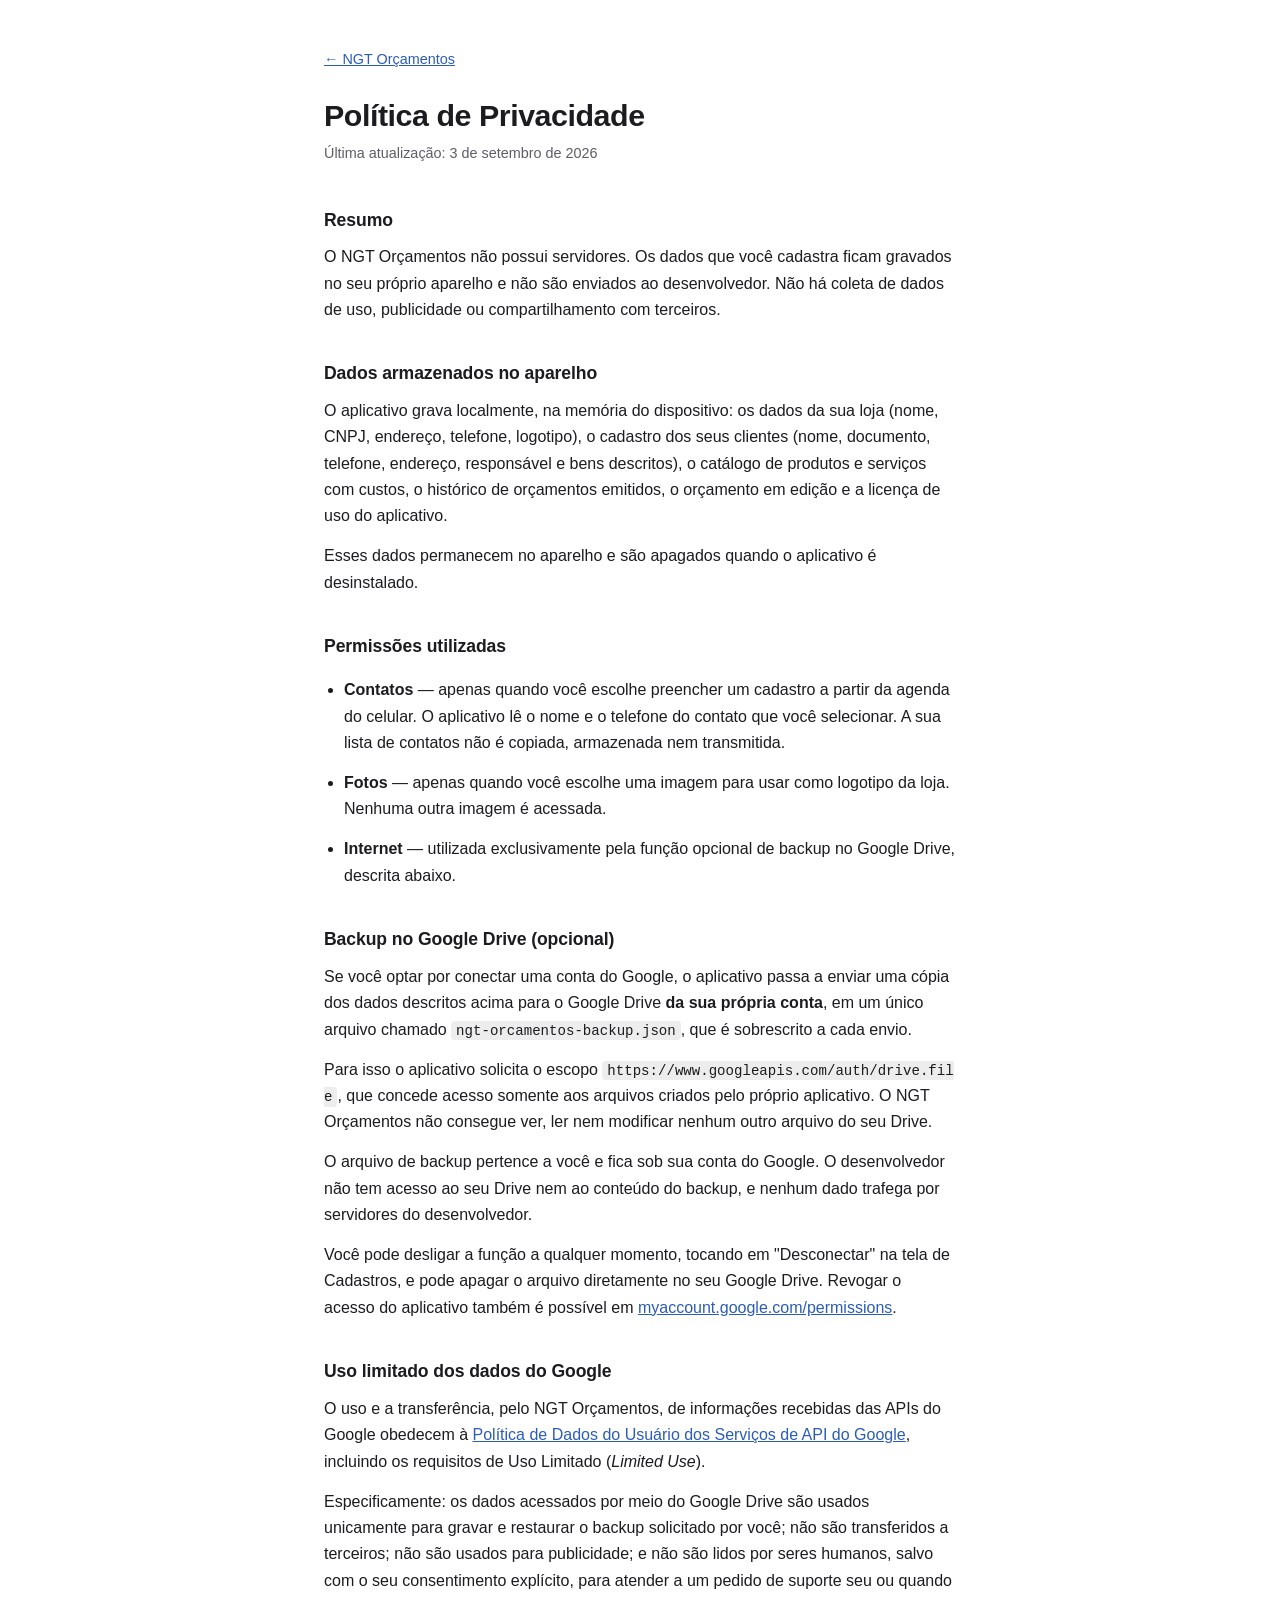
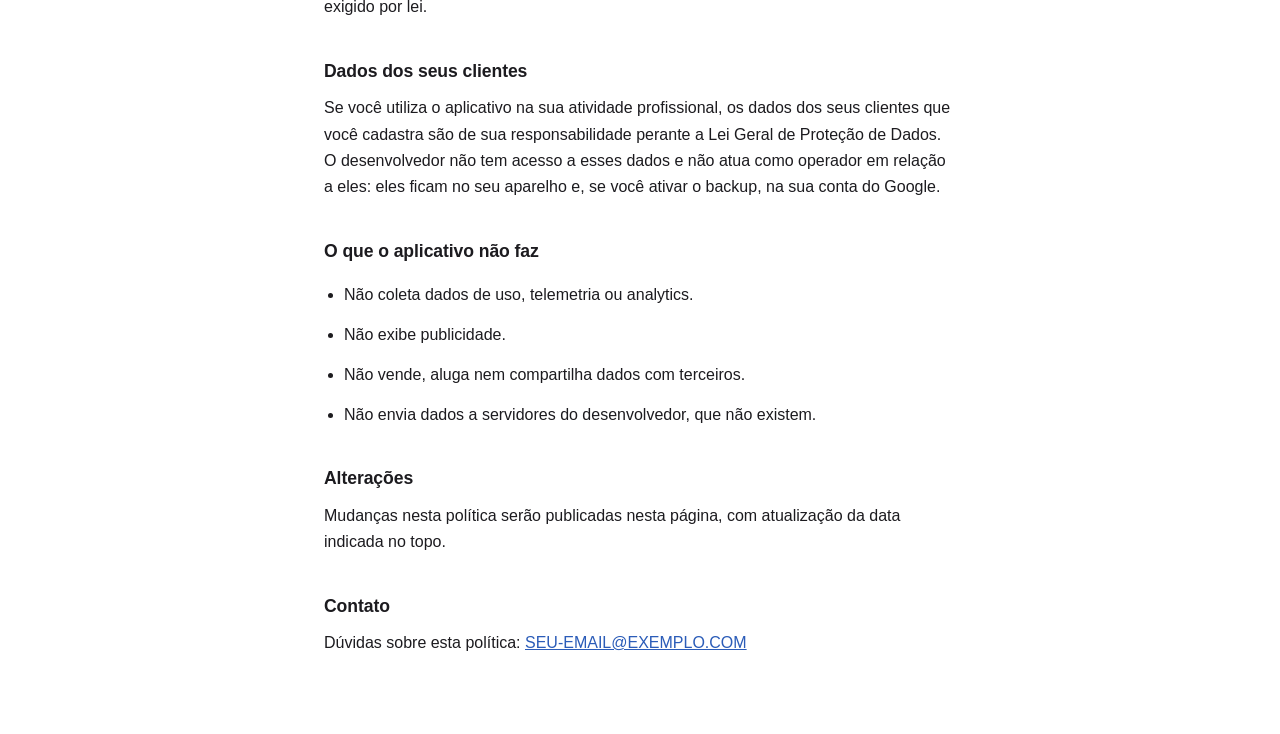
==== privacidade.html @ 29bf08ab "Site institucional: home, privacidade e termos Páginas exigidas pelo Google Auth Platform para publi" ====
<!doctype html>
<html lang="pt-BR">
<head>
<meta charset="utf-8">
<meta name="viewport" content="width=device-width, initial-scale=1">
<title>Política de Privacidade — NGT Orçamentos</title>
<link rel="stylesheet" href="style.css">
</head>
<body>
<main>
  <header>
    <p class="back"><a href="index.html">← NGT Orçamentos</a></p>
    <h1>Política de Privacidade</h1>
    <p class="date">Última atualização: 3 de setembro de 2026</p>
  </header>

  <section>
    <h2>Resumo</h2>
    <p>O NGT Orçamentos não possui servidores. Os dados que você cadastra ficam gravados no seu próprio aparelho e não são enviados ao desenvolvedor. Não há coleta de dados de uso, publicidade ou compartilhamento com terceiros.</p>
  </section>

  <section>
    <h2>Dados armazenados no aparelho</h2>
    <p>O aplicativo grava localmente, na memória do dispositivo: os dados da sua loja (nome, CNPJ, endereço, telefone, logotipo), o cadastro dos seus clientes (nome, documento, telefone, endereço, responsável e bens descritos), o catálogo de produtos e serviços com custos, o histórico de orçamentos emitidos, o orçamento em edição e a licença de uso do aplicativo.</p>
    <p>Esses dados permanecem no aparelho e são apagados quando o aplicativo é desinstalado.</p>
  </section>

  <section>
    <h2>Permissões utilizadas</h2>
    <ul>
      <li><strong>Contatos</strong> — apenas quando você escolhe preencher um cadastro a partir da agenda do celular. O aplicativo lê o nome e o telefone do contato que você selecionar. A sua lista de contatos não é copiada, armazenada nem transmitida.</li>
      <li><strong>Fotos</strong> — apenas quando você escolhe uma imagem para usar como logotipo da loja. Nenhuma outra imagem é acessada.</li>
      <li><strong>Internet</strong> — utilizada exclusivamente pela função opcional de backup no Google Drive, descrita abaixo.</li>
    </ul>
  </section>

  <section>
    <h2>Backup no Google Drive (opcional)</h2>
    <p>Se você optar por conectar uma conta do Google, o aplicativo passa a enviar uma cópia dos dados descritos acima para o Google Drive <strong>da sua própria conta</strong>, em um único arquivo chamado <code>ngt-orcamentos-backup.json</code>, que é sobrescrito a cada envio.</p>
    <p>Para isso o aplicativo solicita o escopo <code>https://www.googleapis.com/auth/drive.file</code>, que concede acesso somente aos arquivos criados pelo próprio aplicativo. O NGT Orçamentos não consegue ver, ler nem modificar nenhum outro arquivo do seu Drive.</p>
    <p>O arquivo de backup pertence a você e fica sob sua conta do Google. O desenvolvedor não tem acesso ao seu Drive nem ao conteúdo do backup, e nenhum dado trafega por servidores do desenvolvedor.</p>
    <p>Você pode desligar a função a qualquer momento, tocando em "Desconectar" na tela de Cadastros, e pode apagar o arquivo diretamente no seu Google Drive. Revogar o acesso do aplicativo também é possível em <a href="https://myaccount.google.com/permissions" rel="noopener">myaccount.google.com/permissions</a>.</p>
  </section>

  <section>
    <h2>Uso limitado dos dados do Google</h2>
    <p>O uso e a transferência, pelo NGT Orçamentos, de informações recebidas das APIs do Google obedecem à <a href="https://developers.google.com/terms/api-services-user-data-policy" rel="noopener">Política de Dados do Usuário dos Serviços de API do Google</a>, incluindo os requisitos de Uso Limitado (<em>Limited Use</em>).</p>
    <p>Especificamente: os dados acessados por meio do Google Drive são usados unicamente para gravar e restaurar o backup solicitado por você; não são transferidos a terceiros; não são usados para publicidade; e não são lidos por seres humanos, salvo com o seu consentimento explícito, para atender a um pedido de suporte seu ou quando exigido por lei.</p>
  </section>

  <section>
    <h2>Dados dos seus clientes</h2>
    <p>Se você utiliza o aplicativo na sua atividade profissional, os dados dos seus clientes que você cadastra são de sua responsabilidade perante a Lei Geral de Proteção de Dados. O desenvolvedor não tem acesso a esses dados e não atua como operador em relação a eles: eles ficam no seu aparelho e, se você ativar o backup, na sua conta do Google.</p>
  </section>

  <section>
    <h2>O que o aplicativo não faz</h2>
    <ul>
      <li>Não coleta dados de uso, telemetria ou analytics.</li>
      <li>Não exibe publicidade.</li>
      <li>Não vende, aluga nem compartilha dados com terceiros.</li>
      <li>Não envia dados a servidores do desenvolvedor, que não existem.</li>
    </ul>
  </section>

  <section>
    <h2>Alterações</h2>
    <p>Mudanças nesta política serão publicadas nesta página, com atualização da data indicada no topo.</p>
  </section>

  <section>
    <h2>Contato</h2>
    <p>Dúvidas sobre esta política: <a href="mailto:SEU-EMAIL@EXEMPLO.COM">SEU-EMAIL@EXEMPLO.COM</a></p>
  </section>
</main>
</body>
</html>
---- style.css ----
:root {
  color-scheme: light dark;
  --bg: #ffffff;
  --fg: #1c1b1f;
  --muted: #5f5c66;
  --rule: #e2e0e6;
  --link: #2b5cb8;
}

@media (prefers-color-scheme: dark) {
  :root {
    --bg: #141317;
    --fg: #e6e1e9;
    --muted: #a5a0ab;
    --rule: #2f2d34;
    --link: #9db8f5;
  }
}

* { box-sizing: border-box; }

body {
  margin: 0;
  background: var(--bg);
  color: var(--fg);
  font: 16px/1.65 -apple-system, BlinkMacSystemFont, "Segoe UI", Roboto, Helvetica, Arial, sans-serif;
}

main {
  max-width: 42rem;
  margin: 0 auto;
  padding: 3rem 1.25rem 4rem;
}

header { margin-bottom: 2.5rem; }

h1 {
  font-size: 1.9rem;
  line-height: 1.25;
  margin: 0 0 .5rem;
  letter-spacing: -.015em;
}

h2 {
  font-size: 1.1rem;
  margin: 2.25rem 0 .6rem;
  letter-spacing: -.005em;
}

p, li { margin: 0 0 .85rem; }

ul { padding-left: 1.25rem; }

.lead {
  font-size: 1.1rem;
  color: var(--muted);
}

.date, .back {
  font-size: .9rem;
  color: var(--muted);
}

.back { margin-bottom: 1.5rem; }

a { color: var(--link); }

code {
  font-family: ui-monospace, SFMono-Regular, Menlo, Consolas, monospace;
  font-size: .88em;
  background: color-mix(in srgb, var(--fg) 8%, transparent);
  padding: .12em .35em;
  border-radius: 4px;
  word-break: break-all;
}

.links {
  display: flex;
  flex-wrap: wrap;
  gap: 1.25rem;
  margin: 2.5rem 0 0;
  padding-top: 1.5rem;
  border-top: 1px solid var(--rule);
}

footer {
  margin-top: 2.5rem;
  padding-top: 1.25rem;
  border-top: 1px solid var(--rule);
  font-size: .9rem;
  color: var(--muted);
}

section { margin-bottom: .5rem; }
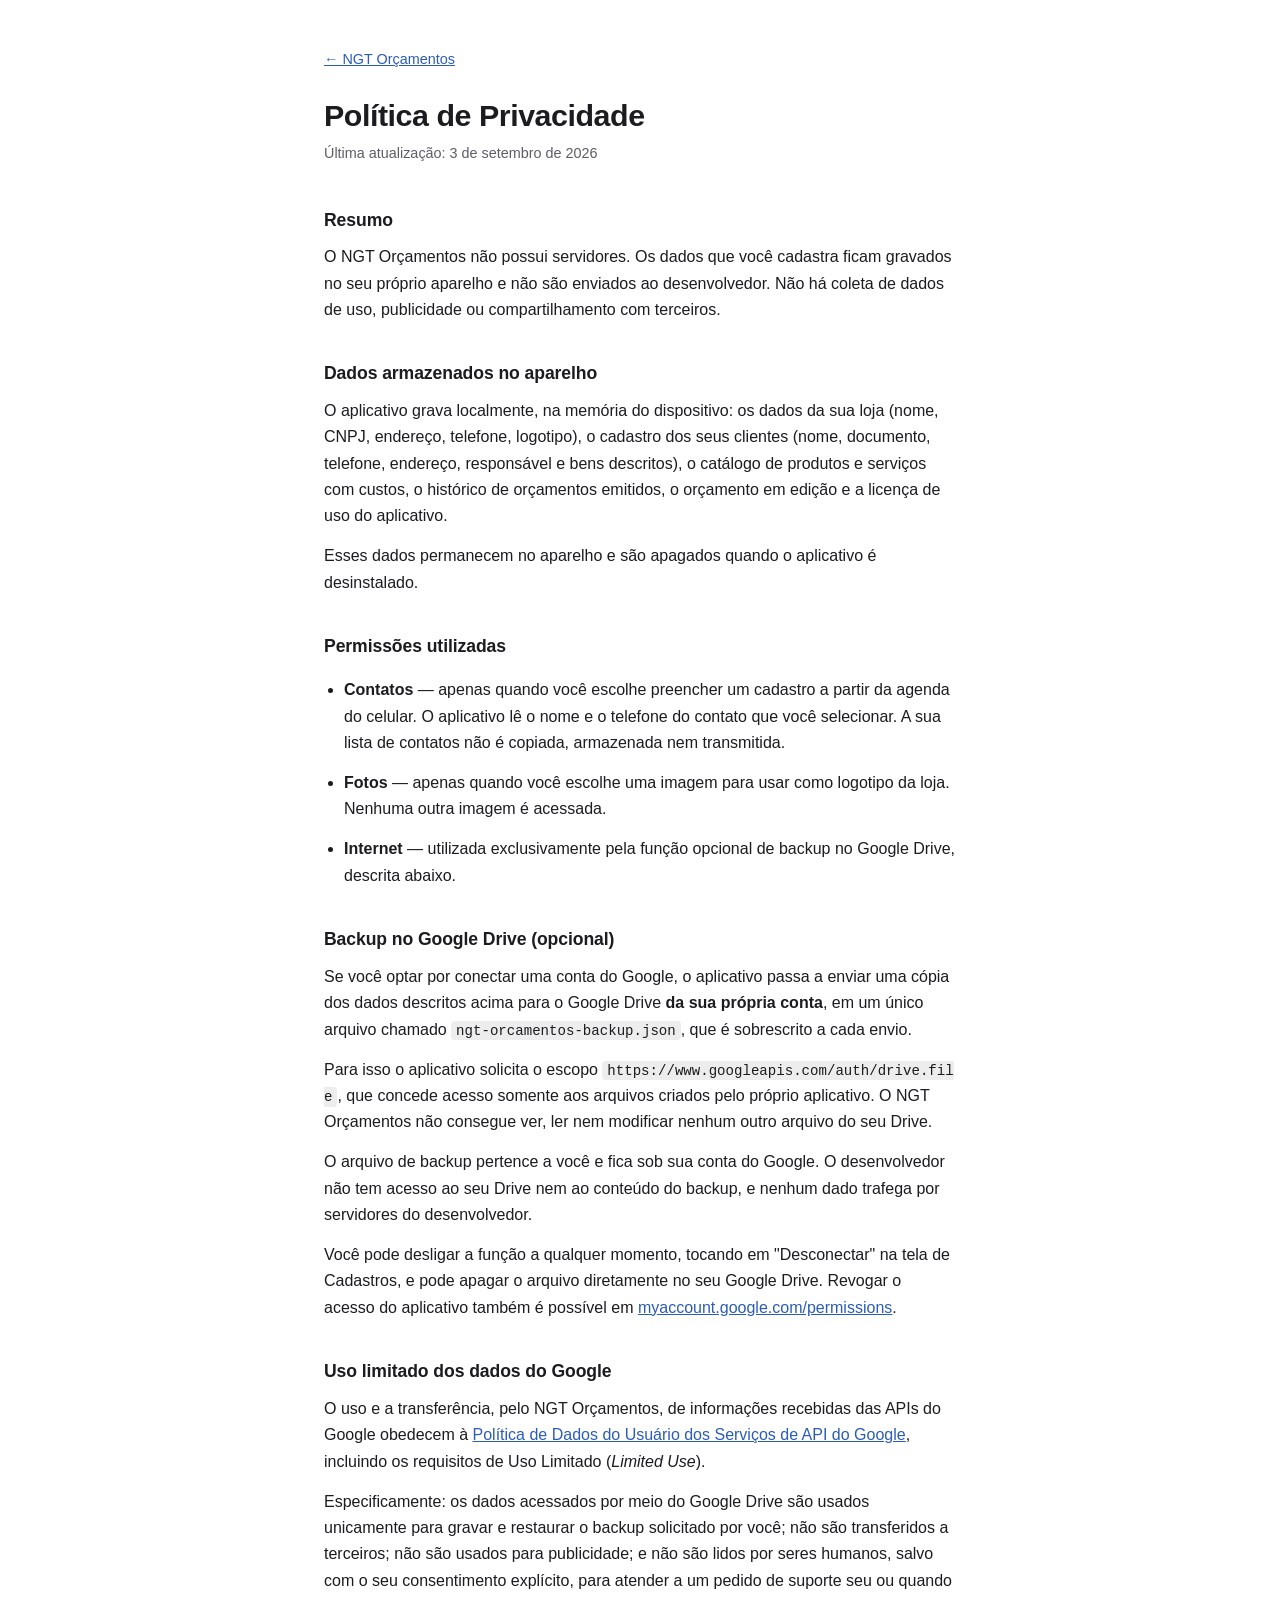
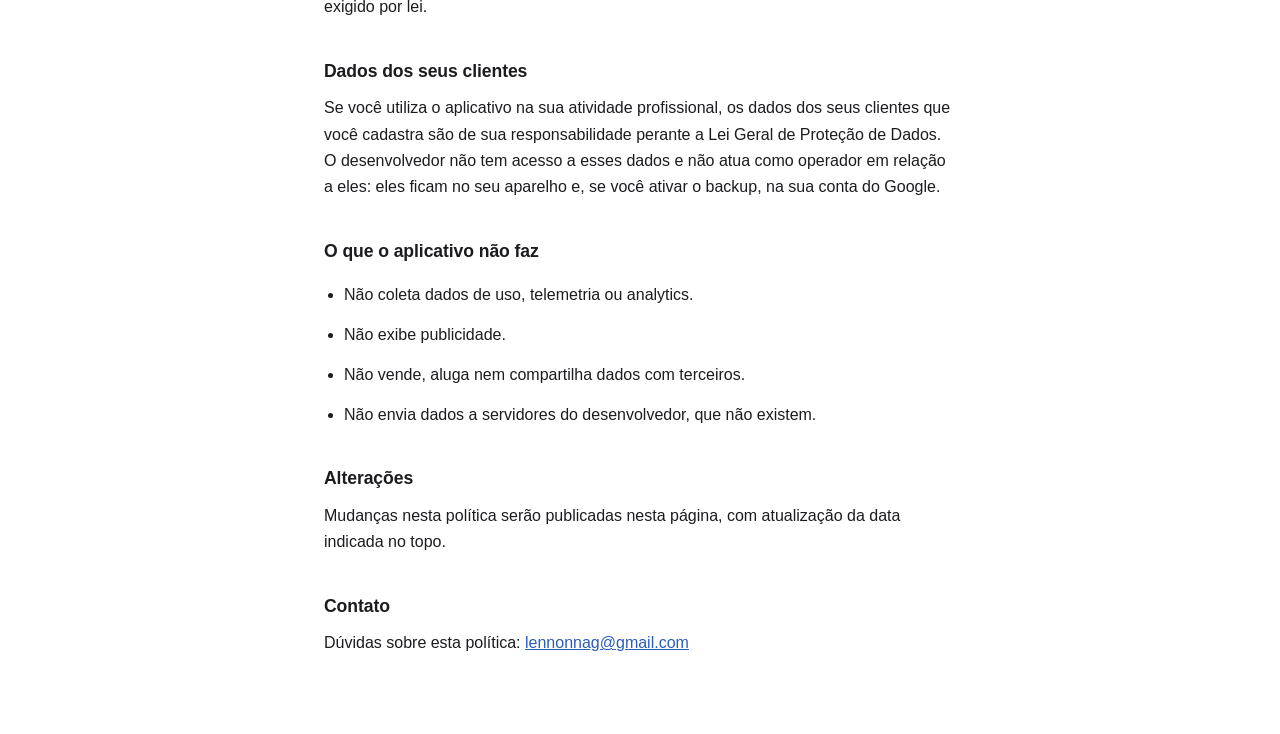
==== commit 686317d5: "Move o site para orcamentos.ngt.dev.br e adota a demo A A home passa a ser a versao A, com a fonte F" ====
--- a/privacidade.html
+++ b/privacidade.html
@@ -3,6 +3,7 @@
 <head>
 <meta charset="utf-8">
 <meta name="viewport" content="width=device-width, initial-scale=1">
+<link rel="canonical" href="https://orcamentos.ngt.dev.br/privacidade.html">
 <title>Política de Privacidade — NGT Orçamentos</title>
 <link rel="stylesheet" href="style.css">
 </head>
@@ -70,7 +71,7 @@
 
   <section>
     <h2>Contato</h2>
-    <p>Dúvidas sobre esta política: <a href="mailto:SEU-EMAIL@EXEMPLO.COM">SEU-EMAIL@EXEMPLO.COM</a></p>
+    <p>Dúvidas sobre esta política: <a href="mailto:lennonnag@gmail.com">lennonnag@gmail.com</a></p>
   </section>
 </main>
 </body>
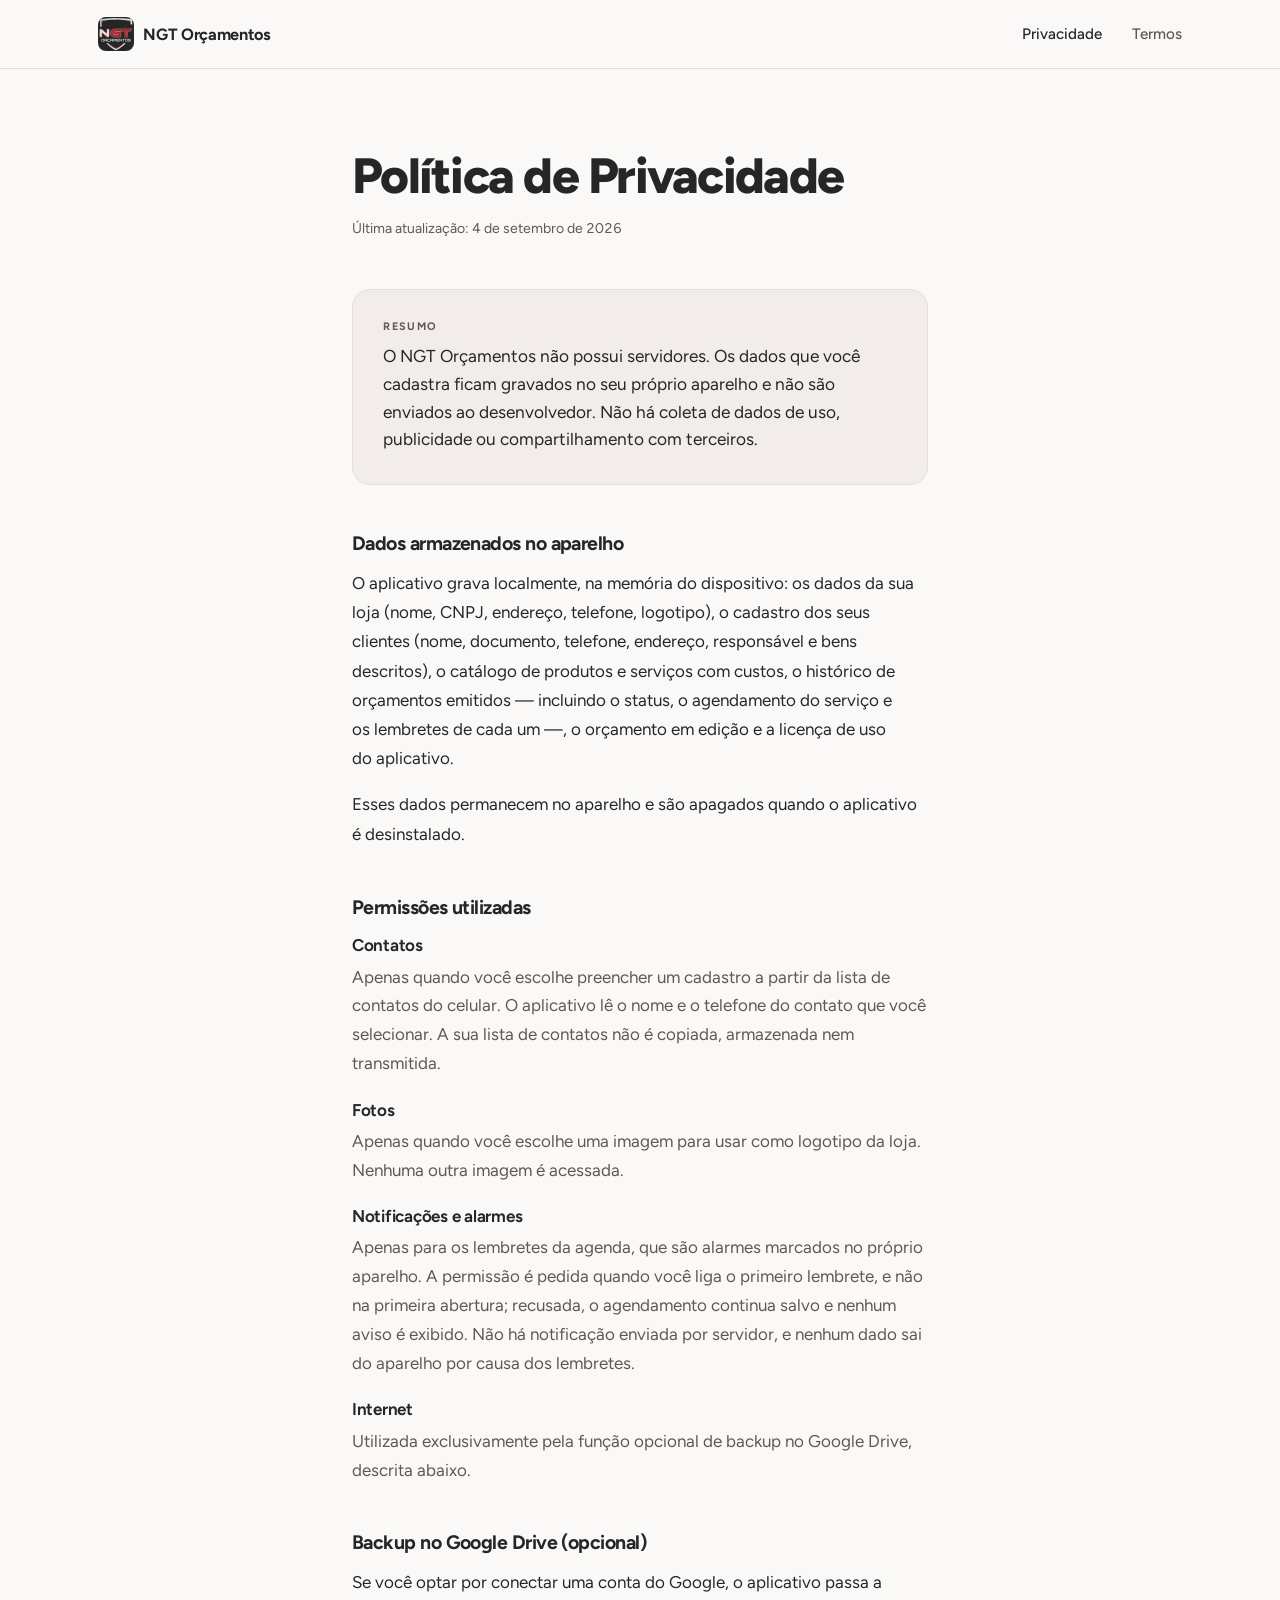
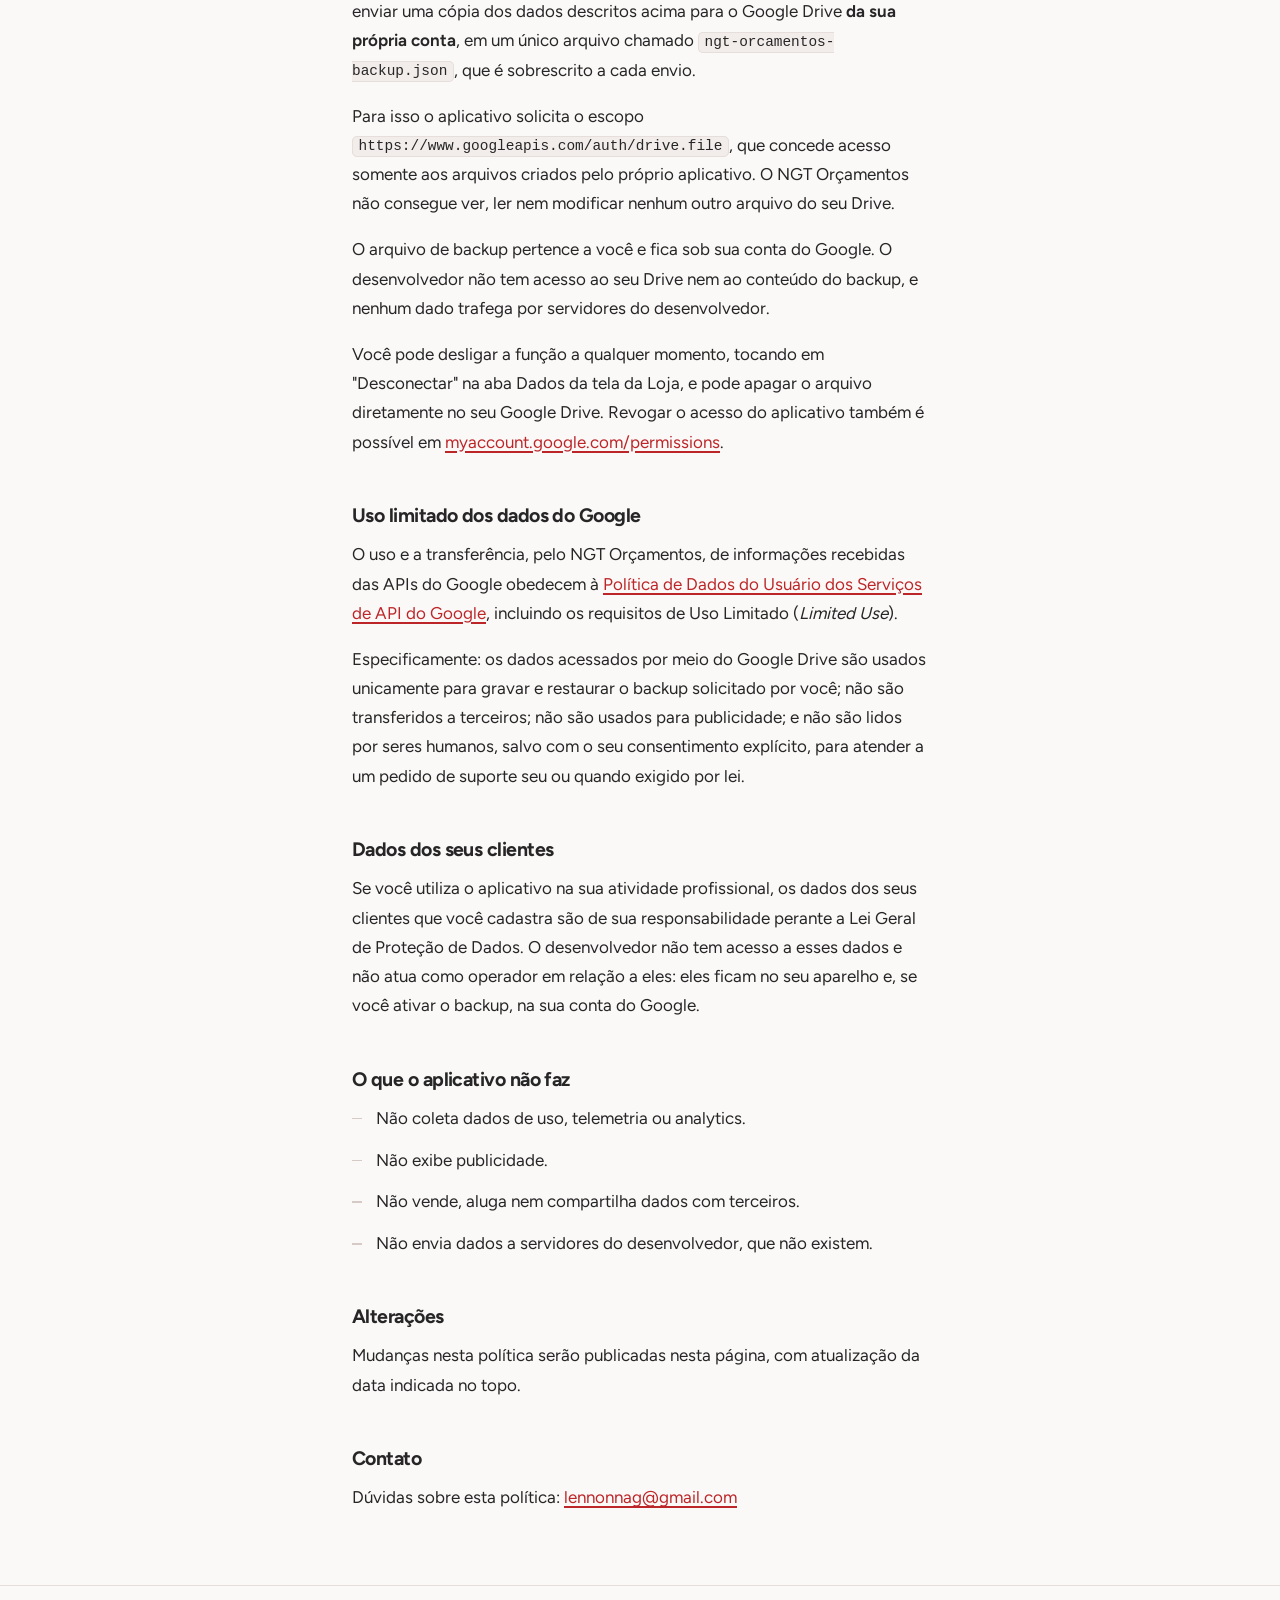
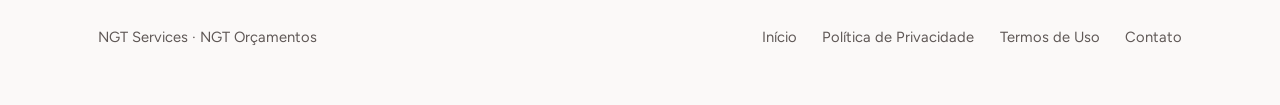
==== commit d776734d: "A agenda entra no site, e as páginas legais ganham o sistema visual O app passou a agendar o serviço" ====
--- a/privacidade.html
+++ b/privacidade.html
@@ -5,74 +5,114 @@
 <meta name="viewport" content="width=device-width, initial-scale=1">
 <link rel="canonical" href="https://orcamentos.ngt.dev.br/privacidade.html">
 <title>Política de Privacidade — NGT Orçamentos</title>
+<meta name="description" content="O NGT Orçamentos não tem servidores: os dados ficam no seu aparelho. O que é gravado, quais permissões são usadas e como funciona o backup opcional no seu Google Drive.">
+<link rel="icon" href="favicon.png" type="image/png" sizes="64x64">
 <link rel="stylesheet" href="style.css">
 </head>
 <body>
-<main>
-  <header>
-    <p class="back"><a href="index.html">← NGT Orçamentos</a></p>
-    <h1>Política de Privacidade</h1>
-    <p class="date">Última atualização: 3 de setembro de 2026</p>
-  </header>
 
-  <section>
-    <h2>Resumo</h2>
-    <p>O NGT Orçamentos não possui servidores. Os dados que você cadastra ficam gravados no seu próprio aparelho e não são enviados ao desenvolvedor. Não há coleta de dados de uso, publicidade ou compartilhamento com terceiros.</p>
-  </section>
+<header class="bar" data-stuck>
+  <div class="shell">
+    <a class="mark" href="index.html">
+      <img src="logo.png" width="144" height="136" alt="" decoding="async">
+      <b>NGT Orçamentos</b>
+    </a>
+    <nav>
+      <a href="privacidade.html" aria-current="page">Privacidade</a>
+      <a href="termos.html">Termos</a>
+    </nav>
+  </div>
+</header>
 
-  <section>
-    <h2>Dados armazenados no aparelho</h2>
-    <p>O aplicativo grava localmente, na memória do dispositivo: os dados da sua loja (nome, CNPJ, endereço, telefone, logotipo), o cadastro dos seus clientes (nome, documento, telefone, endereço, responsável e bens descritos), o catálogo de produtos e serviços com custos, o histórico de orçamentos emitidos, o orçamento em edição e a licença de uso do aplicativo.</p>
-    <p>Esses dados permanecem no aparelho e são apagados quando o aplicativo é desinstalado.</p>
-  </section>
+<main class="shell">
+  <article class="prose">
 
-  <section>
-    <h2>Permissões utilizadas</h2>
-    <ul>
-      <li><strong>Contatos</strong> — apenas quando você escolhe preencher um cadastro a partir da agenda do celular. O aplicativo lê o nome e o telefone do contato que você selecionar. A sua lista de contatos não é copiada, armazenada nem transmitida.</li>
-      <li><strong>Fotos</strong> — apenas quando você escolhe uma imagem para usar como logotipo da loja. Nenhuma outra imagem é acessada.</li>
-      <li><strong>Internet</strong> — utilizada exclusivamente pela função opcional de backup no Google Drive, descrita abaixo.</li>
-    </ul>
-  </section>
+    <header class="prose-head">
+      <h1>Política de Privacidade</h1>
+      <p class="prose-meta">Última atualização: 4 de setembro de 2026</p>
+    </header>
 
-  <section>
-    <h2>Backup no Google Drive (opcional)</h2>
-    <p>Se você optar por conectar uma conta do Google, o aplicativo passa a enviar uma cópia dos dados descritos acima para o Google Drive <strong>da sua própria conta</strong>, em um único arquivo chamado <code>ngt-orcamentos-backup.json</code>, que é sobrescrito a cada envio.</p>
-    <p>Para isso o aplicativo solicita o escopo <code>https://www.googleapis.com/auth/drive.file</code>, que concede acesso somente aos arquivos criados pelo próprio aplicativo. O NGT Orçamentos não consegue ver, ler nem modificar nenhum outro arquivo do seu Drive.</p>
-    <p>O arquivo de backup pertence a você e fica sob sua conta do Google. O desenvolvedor não tem acesso ao seu Drive nem ao conteúdo do backup, e nenhum dado trafega por servidores do desenvolvedor.</p>
-    <p>Você pode desligar a função a qualquer momento, tocando em "Desconectar" na tela de Cadastros, e pode apagar o arquivo diretamente no seu Google Drive. Revogar o acesso do aplicativo também é possível em <a href="https://myaccount.google.com/permissions" rel="noopener">myaccount.google.com/permissions</a>.</p>
-  </section>
+    <section class="summary">
+      <h2>Resumo</h2>
+      <p>O NGT Orçamentos não possui servidores. Os dados que você cadastra ficam gravados no seu próprio aparelho e não são enviados ao desenvolvedor. Não há coleta de dados de uso, publicidade ou compartilhamento com terceiros.</p>
+    </section>
 
-  <section>
-    <h2>Uso limitado dos dados do Google</h2>
-    <p>O uso e a transferência, pelo NGT Orçamentos, de informações recebidas das APIs do Google obedecem à <a href="https://developers.google.com/terms/api-services-user-data-policy" rel="noopener">Política de Dados do Usuário dos Serviços de API do Google</a>, incluindo os requisitos de Uso Limitado (<em>Limited Use</em>).</p>
-    <p>Especificamente: os dados acessados por meio do Google Drive são usados unicamente para gravar e restaurar o backup solicitado por você; não são transferidos a terceiros; não são usados para publicidade; e não são lidos por seres humanos, salvo com o seu consentimento explícito, para atender a um pedido de suporte seu ou quando exigido por lei.</p>
-  </section>
+    <section>
+      <h2>Dados armazenados no aparelho</h2>
+      <p>O aplicativo grava localmente, na memória do dispositivo: os dados da sua loja (nome, CNPJ, endereço, telefone, logotipo), o cadastro dos seus clientes (nome, documento, telefone, endereço, responsável e bens descritos), o catálogo de produtos e serviços com custos, o histórico de orçamentos emitidos — incluindo o status, o agendamento do serviço e os lembretes de cada um —, o orçamento em edição e a licença de uso do aplicativo.</p>
+      <p>Esses dados permanecem no aparelho e são apagados quando o aplicativo é desinstalado.</p>
+    </section>
 
-  <section>
-    <h2>Dados dos seus clientes</h2>
-    <p>Se você utiliza o aplicativo na sua atividade profissional, os dados dos seus clientes que você cadastra são de sua responsabilidade perante a Lei Geral de Proteção de Dados. O desenvolvedor não tem acesso a esses dados e não atua como operador em relação a eles: eles ficam no seu aparelho e, se você ativar o backup, na sua conta do Google.</p>
-  </section>
+    <section>
+      <h2>Permissões utilizadas</h2>
+      <dl>
+        <dt>Contatos</dt>
+        <dd>Apenas quando você escolhe preencher um cadastro a partir da lista de contatos do celular. O aplicativo lê o nome e o telefone do contato que você selecionar. A sua lista de contatos não é copiada, armazenada nem transmitida.</dd>
 
-  <section>
-    <h2>O que o aplicativo não faz</h2>
-    <ul>
-      <li>Não coleta dados de uso, telemetria ou analytics.</li>
-      <li>Não exibe publicidade.</li>
-      <li>Não vende, aluga nem compartilha dados com terceiros.</li>
-      <li>Não envia dados a servidores do desenvolvedor, que não existem.</li>
-    </ul>
-  </section>
+        <dt>Fotos</dt>
+        <dd>Apenas quando você escolhe uma imagem para usar como logotipo da loja. Nenhuma outra imagem é acessada.</dd>
 
-  <section>
-    <h2>Alterações</h2>
-    <p>Mudanças nesta política serão publicadas nesta página, com atualização da data indicada no topo.</p>
-  </section>
+        <dt>Notificações e alarmes</dt>
+        <dd>Apenas para os lembretes da agenda, que são alarmes marcados no próprio aparelho. A permissão é pedida quando você liga o primeiro lembrete, e não na primeira abertura; recusada, o agendamento continua salvo e nenhum aviso é exibido. Não há notificação enviada por servidor, e nenhum dado sai do aparelho por causa dos lembretes.</dd>
 
-  <section>
-    <h2>Contato</h2>
-    <p>Dúvidas sobre esta política: <a href="mailto:lennonnag@gmail.com">lennonnag@gmail.com</a></p>
-  </section>
+        <dt>Internet</dt>
+        <dd>Utilizada exclusivamente pela função opcional de backup no Google Drive, descrita abaixo.</dd>
+      </dl>
+    </section>
+
+    <section>
+      <h2>Backup no Google Drive (opcional)</h2>
+      <p>Se você optar por conectar uma conta do Google, o aplicativo passa a enviar uma cópia dos dados descritos acima para o Google Drive <strong>da sua própria conta</strong>, em um único arquivo chamado <code>ngt-orcamentos-backup.json</code>, que é sobrescrito a cada envio.</p>
+      <p>Para isso o aplicativo solicita o escopo <code>https://www.googleapis.com/auth/drive.file</code>, que concede acesso somente aos arquivos criados pelo próprio aplicativo. O NGT Orçamentos não consegue ver, ler nem modificar nenhum outro arquivo do seu Drive.</p>
+      <p>O arquivo de backup pertence a você e fica sob sua conta do Google. O desenvolvedor não tem acesso ao seu Drive nem ao conteúdo do backup, e nenhum dado trafega por servidores do desenvolvedor.</p>
+      <p>Você pode desligar a função a qualquer momento, tocando em "Desconectar" na aba Dados da tela da Loja, e pode apagar o arquivo diretamente no seu Google Drive. Revogar o acesso do aplicativo também é possível em <a href="https://myaccount.google.com/permissions" rel="noopener">myaccount.google.com/permissions</a>.</p>
+    </section>
+
+    <section>
+      <h2>Uso limitado dos dados do Google</h2>
+      <p>O uso e a transferência, pelo NGT Orçamentos, de informações recebidas das APIs do Google obedecem à <a href="https://developers.google.com/terms/api-services-user-data-policy" rel="noopener">Política de Dados do Usuário dos Serviços de API do Google</a>, incluindo os requisitos de Uso Limitado (<em>Limited Use</em>).</p>
+      <p>Especificamente: os dados acessados por meio do Google Drive são usados unicamente para gravar e restaurar o backup solicitado por você; não são transferidos a terceiros; não são usados para publicidade; e não são lidos por seres humanos, salvo com o seu consentimento explícito, para atender a um pedido de suporte seu ou quando exigido por lei.</p>
+    </section>
+
+    <section>
+      <h2>Dados dos seus clientes</h2>
+      <p>Se você utiliza o aplicativo na sua atividade profissional, os dados dos seus clientes que você cadastra são de sua responsabilidade perante a Lei Geral de Proteção de Dados. O desenvolvedor não tem acesso a esses dados e não atua como operador em relação a eles: eles ficam no seu aparelho e, se você ativar o backup, na sua conta do Google.</p>
+    </section>
+
+    <section>
+      <h2>O que o aplicativo não faz</h2>
+      <ul>
+        <li>Não coleta dados de uso, telemetria ou analytics.</li>
+        <li>Não exibe publicidade.</li>
+        <li>Não vende, aluga nem compartilha dados com terceiros.</li>
+        <li>Não envia dados a servidores do desenvolvedor, que não existem.</li>
+      </ul>
+    </section>
+
+    <section>
+      <h2>Alterações</h2>
+      <p>Mudanças nesta política serão publicadas nesta página, com atualização da data indicada no topo.</p>
+    </section>
+
+    <section>
+      <h2>Contato</h2>
+      <p>Dúvidas sobre esta política: <a href="mailto:lennonnag@gmail.com">lennonnag@gmail.com</a></p>
+    </section>
+
+  </article>
 </main>
+
+<footer>
+  <div class="shell">
+    <div>NGT Services · NGT Orçamentos</div>
+    <nav>
+      <a href="index.html">Início</a>
+      <a href="privacidade.html">Política de Privacidade</a>
+      <a href="termos.html">Termos de Uso</a>
+      <a href="mailto:lennonnag@gmail.com">Contato</a>
+    </nav>
+  </div>
+</footer>
+
 </body>
 </html>
--- a/style.css
+++ b/style.css
@@ -1,94 +1,311 @@
+@font-face {
+  font-family: 'Figtree';
+  src: url('fonts/figtree-latin.woff2') format('woff2');
+  font-weight: 300 900;
+  font-style: normal;
+  font-display: swap;
+}
+
 :root {
   color-scheme: light dark;
-  --bg: #ffffff;
-  --fg: #1c1b1f;
-  --muted: #5f5c66;
-  --rule: #e2e0e6;
-  --link: #2b5cb8;
+
+  --paper: #fbf9f8;
+  --surface: #ffffff;
+  --sunk: #f2edeb;
+  --ink: #262626;
+  --ink-soft: #5f5856;
+  --rule: #e6dedb;
+  --rule-strong: #d5cac6;
+  --red: #bc2629;
+  --red-press: #9d1e21;
+  --on-red: #ffffff;
+  --red-wash: #fbecec;
+  --red-link: #bc2629;
+  --red-link-hover: #9d1e21;
+
+  --shadow-lift: 0 1px 2px rgba(38, 24, 22, .05), 0 8px 24px -10px rgba(38, 24, 22, .18);
+  --shadow-page: 0 2px 6px rgba(38, 24, 22, .07), 0 28px 60px -28px rgba(38, 24, 22, .40);
+
+  --ease: cubic-bezier(.16, 1, .3, 1);
 }
 
 @media (prefers-color-scheme: dark) {
   :root {
-    --bg: #141317;
-    --fg: #e6e1e9;
-    --muted: #a5a0ab;
-    --rule: #2f2d34;
-    --link: #9db8f5;
+    --paper: #171514;
+    --surface: #201d1c;
+    --sunk: #262221;
+    --ink: #ece7e5;
+    --ink-soft: #a89f9c;
+    --rule: #322d2b;
+    --rule-strong: #443d3b;
+    --red: #d9403f;
+    --red-press: #ef6360;
+    --on-red: #ffffff;
+    --red-wash: #2c1a1a;
+    --red-link: #ef6360;
+    --red-link-hover: #ff8f8c;
+
+    --shadow-lift: 0 1px 2px rgba(0, 0, 0, .4), 0 8px 24px -10px rgba(0, 0, 0, .6);
+    --shadow-page: 0 2px 6px rgba(0, 0, 0, .5), 0 28px 60px -28px rgba(0, 0, 0, .9);
   }
 }
 
 * { box-sizing: border-box; }
+
+html { scrollbar-color: var(--rule-strong) transparent; }
 
 body {
   margin: 0;
-  background: var(--bg);
-  color: var(--fg);
-  font: 16px/1.65 -apple-system, BlinkMacSystemFont, "Segoe UI", Roboto, Helvetica, Arial, sans-serif;
-}
-
-main {
-  max-width: 42rem;
-  margin: 0 auto;
-  padding: 3rem 1.25rem 4rem;
-}
-
-header { margin-bottom: 2.5rem; }
-
-h1 {
-  font-size: 1.9rem;
-  line-height: 1.25;
-  margin: 0 0 .5rem;
-  letter-spacing: -.015em;
-}
-
-h2 {
-  font-size: 1.1rem;
-  margin: 2.25rem 0 .6rem;
-  letter-spacing: -.005em;
-}
-
-p, li { margin: 0 0 .85rem; }
-
-ul { padding-left: 1.25rem; }
-
-.lead {
-  font-size: 1.1rem;
-  color: var(--muted);
-}
-
-.date, .back {
-  font-size: .9rem;
-  color: var(--muted);
-}
-
-.back { margin-bottom: 1.5rem; }
-
-a { color: var(--link); }
-
-code {
-  font-family: ui-monospace, SFMono-Regular, Menlo, Consolas, monospace;
-  font-size: .88em;
-  background: color-mix(in srgb, var(--fg) 8%, transparent);
-  padding: .12em .35em;
+  background: var(--paper);
+  color: var(--ink);
+  font-family: 'Figtree', ui-sans-serif, system-ui, -apple-system, "Segoe UI", Roboto, sans-serif;
+  font-size: 17px;
+  line-height: 1.6;
+  -webkit-font-smoothing: antialiased;
+  text-rendering: optimizeLegibility;
+}
+
+::selection { background: var(--red); color: var(--on-red); }
+
+:focus-visible {
+  outline: 2.5px solid var(--red);
+  outline-offset: 3px;
   border-radius: 4px;
-  word-break: break-all;
-}
-
-.links {
+}
+
+::-webkit-scrollbar { width: 11px; height: 11px; }
+::-webkit-scrollbar-track { background: transparent; }
+::-webkit-scrollbar-thumb {
+  background: var(--rule-strong);
+  border-radius: 99px;
+  border: 3px solid var(--paper);
+}
+::-webkit-scrollbar-thumb:hover { background: var(--ink-soft); }
+
+h1, h2, h3 {
+  letter-spacing: -.035em;
+  line-height: 1.08;
+  text-wrap: balance;
+  margin: 0;
+  font-weight: 700;
+}
+
+p { margin: 0; text-wrap: pretty; }
+
+a { color: inherit; }
+
+.shell { max-width: 71rem; margin: 0 auto; padding: 0 1.6rem; }
+
+/* ============ barra ============ */
+
+.bar {
+  position: sticky;
+  top: 0;
+  z-index: 40;
+  background: color-mix(in srgb, var(--paper) 86%, transparent);
+  backdrop-filter: saturate(1.6) blur(14px);
+  border-bottom: 1px solid transparent;
+  transition: border-color .3s, background .3s;
+}
+
+.bar[data-stuck] { border-bottom-color: var(--rule); }
+
+.bar .shell {
+  display: flex;
+  align-items: center;
+  justify-content: space-between;
+  gap: 1rem;
+  height: 4.25rem;
+}
+
+.mark { display: flex; align-items: center; gap: .6rem; text-decoration: none; }
+
+.mark img {
+  display: block;
+  width: 2.25rem;
+  height: auto;
+  border-radius: 8px;
+}
+
+.mark b { font-weight: 700; letter-spacing: -.02em; font-size: 1.02rem; }
+
+.bar nav { display: flex; gap: 1.9rem; }
+
+.bar nav a {
+  text-decoration: none;
+  color: var(--ink-soft);
+  font-size: .95rem;
+  font-weight: 500;
+  transition: color .18s;
+}
+
+.bar nav a:hover { color: var(--ink); }
+.bar nav a[aria-current] { color: var(--ink); }
+
+@media (max-width: 52rem) { .bar nav { display: none; } }
+
+/* ============ rodapé ============ */
+
+footer { border-top: 1px solid var(--rule); padding: 2.5rem 0 3.5rem; }
+
+footer .shell {
   display: flex;
   flex-wrap: wrap;
-  gap: 1.25rem;
-  margin: 2.5rem 0 0;
-  padding-top: 1.5rem;
-  border-top: 1px solid var(--rule);
-}
-
-footer {
-  margin-top: 2.5rem;
-  padding-top: 1.25rem;
-  border-top: 1px solid var(--rule);
-  font-size: .9rem;
-  color: var(--muted);
-}
-
-section { margin-bottom: .5rem; }
+  gap: 1rem 2rem;
+  justify-content: space-between;
+  align-items: center;
+  font-size: .92rem;
+  color: var(--ink-soft);
+}
+
+footer nav { display: flex; gap: 1.6rem; flex-wrap: wrap; }
+footer a { text-decoration: none; transition: color .18s; }
+footer a:hover { color: var(--ink); }
+
+/* ============ páginas de documento ============ */
+
+.prose {
+  max-width: 36rem;
+  margin: 0 auto;
+  padding: clamp(3rem, 7vw, 5rem) 0 clamp(3rem, 6vw, 4.5rem);
+}
+
+.prose-head { margin-bottom: clamp(.6rem, 2vw, 1.4rem); }
+
+.prose h1 {
+  font-size: clamp(2.15rem, 5.5vw, 3.1rem);
+  font-weight: 800;
+  margin-bottom: .9rem;
+}
+
+.prose-meta {
+  font-size: .88rem;
+  color: var(--ink-soft);
+  font-variant-numeric: tabular-nums;
+}
+
+.prose section { margin-top: clamp(2.2rem, 4.5vw, 3rem); }
+
+.prose h2 {
+  font-size: 1.22rem;
+  font-weight: 700;
+  letter-spacing: -.028em;
+  margin-bottom: .9rem;
+}
+
+.prose p { margin-bottom: 1.05rem; line-height: 1.72; }
+.prose p:last-child { margin-bottom: 0; }
+
+.prose strong { font-weight: 650; }
+.prose em { font-style: italic; }
+
+.prose a:not(.mark) {
+  color: var(--red-link);
+  text-decoration-thickness: 1.5px;
+  text-underline-offset: 3px;
+  transition: color .18s;
+}
+
+.prose a:not(.mark):hover { color: var(--red-link-hover); }
+
+.prose code {
+  font-family: ui-monospace, SFMono-Regular, Menlo, Consolas, monospace;
+  font-size: .85em;
+  background: var(--sunk);
+  border: 1px solid var(--rule);
+  padding: .1em .38em;
+  border-radius: 5px;
+  overflow-wrap: anywhere;
+}
+
+/* cláusulas numeradas */
+
+.clauses { counter-reset: clause; }
+
+.clauses section {
+  counter-increment: clause;
+  display: grid;
+  grid-template-columns: 2.4rem 1fr;
+  column-gap: 1rem;
+  align-items: baseline;
+}
+
+.clauses section > * { grid-column: 2; }
+
+.clauses section::before {
+  content: counter(clause);
+  grid-column: 1;
+  grid-row: 1;
+  font-size: 1.18rem;
+  font-weight: 800;
+  letter-spacing: -.04em;
+  color: var(--red);
+  font-variant-numeric: tabular-nums;
+}
+
+.clauses section.unnumbered { display: block; }
+.clauses section.unnumbered::before { content: none; }
+
+@media (max-width: 34rem) {
+  .clauses section { grid-template-columns: 1.7rem 1fr; column-gap: .7rem; }
+  .clauses section::before { font-size: 1.05rem; }
+}
+
+/* resumo em destaque */
+
+.summary {
+  background: var(--sunk);
+  border: 1px solid var(--rule);
+  border-radius: 18px;
+  padding: clamp(1.4rem, 3.5vw, 1.9rem);
+}
+
+.summary h2 {
+  font-size: .68rem;
+  font-weight: 700;
+  letter-spacing: .12em;
+  text-transform: uppercase;
+  color: var(--ink-soft);
+  margin-bottom: .7rem;
+}
+
+.summary p { font-size: 1.08rem; line-height: 1.6; margin-bottom: 0; }
+
+/* listas */
+
+.prose ul { list-style: none; margin: 0; padding: 0; }
+
+.prose ul li {
+  position: relative;
+  padding-left: 1.5rem;
+  margin-bottom: .8rem;
+  line-height: 1.7;
+}
+
+.prose ul li:last-child { margin-bottom: 0; }
+
+.prose ul li::before {
+  content: "";
+  position: absolute;
+  left: 0;
+  top: .82em;
+  width: .65rem;
+  height: 1.5px;
+  background: var(--rule-strong);
+}
+
+.prose dl { margin: 0; }
+
+.prose dt {
+  font-weight: 650;
+  letter-spacing: -.015em;
+  margin-bottom: .2rem;
+}
+
+.prose dd {
+  margin: 0 0 1.15rem;
+  color: var(--ink-soft);
+  line-height: 1.7;
+}
+
+.prose dd:last-child { margin-bottom: 0; }
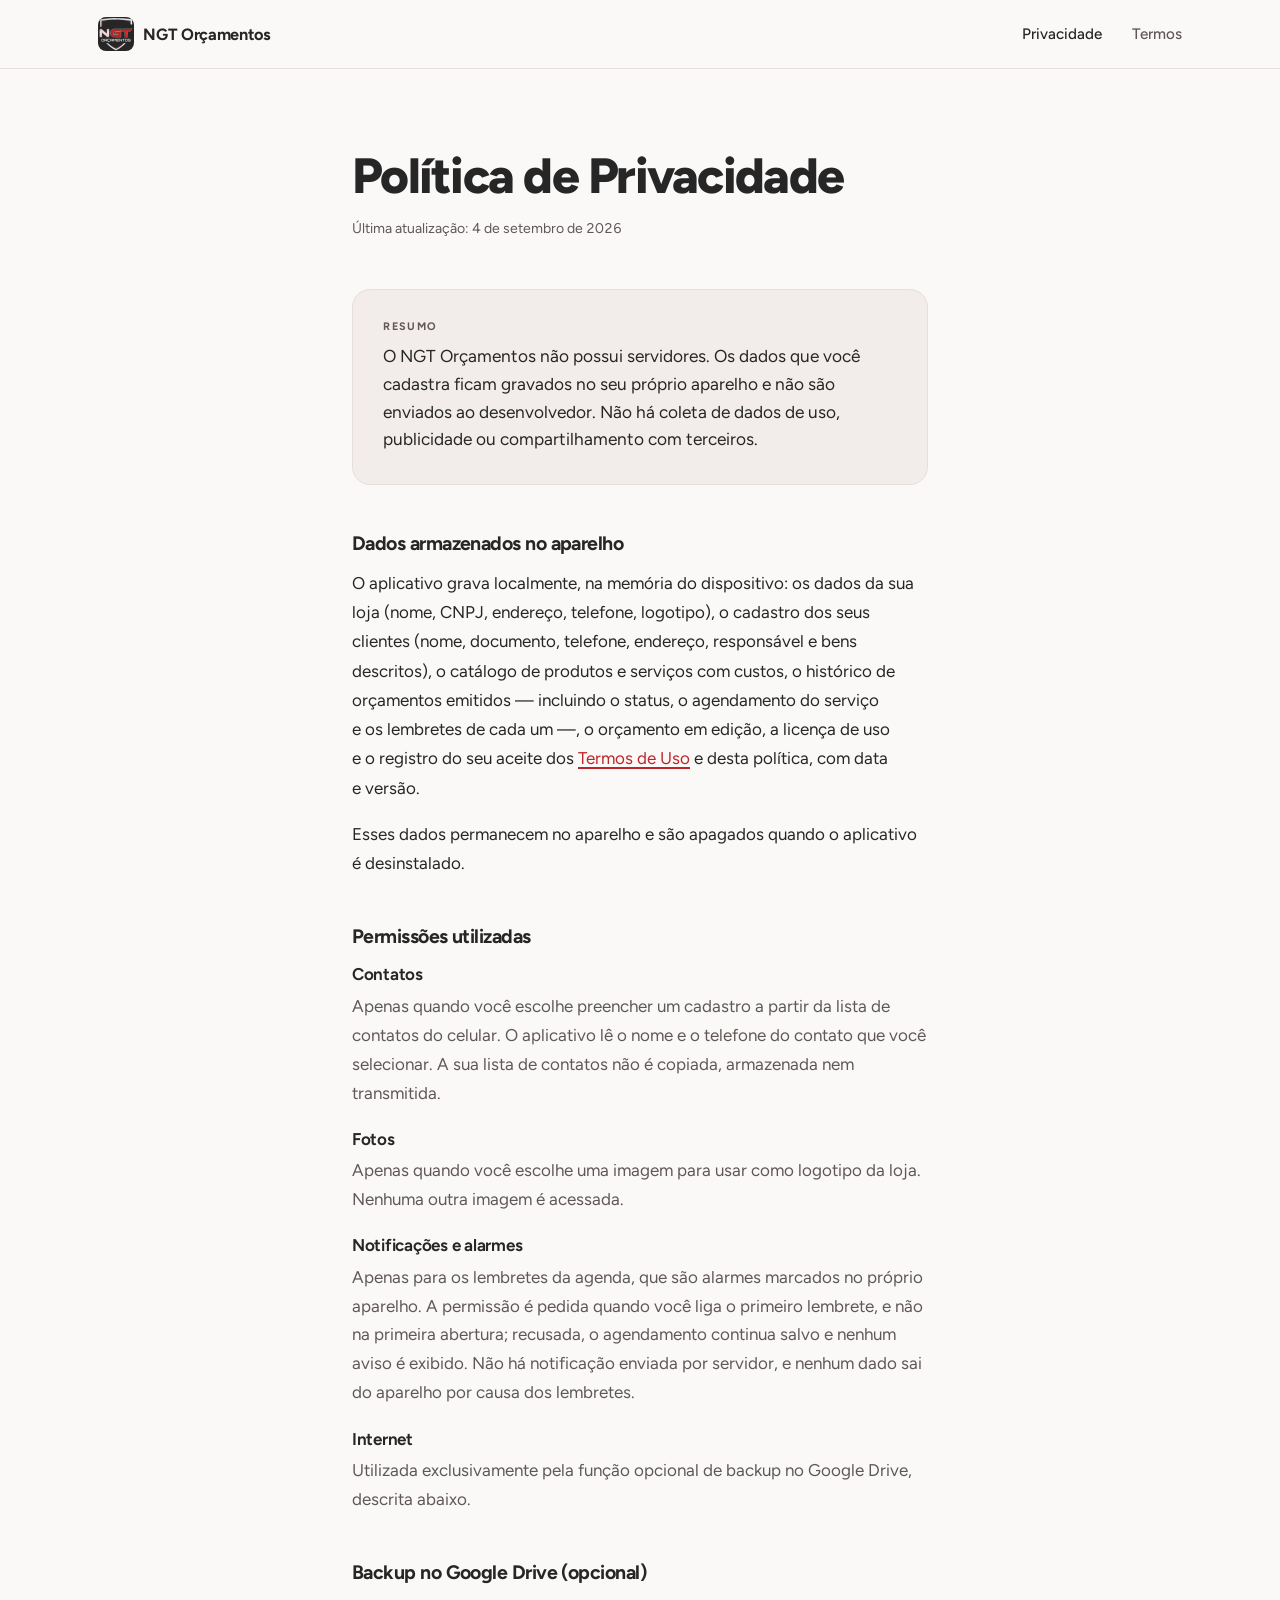
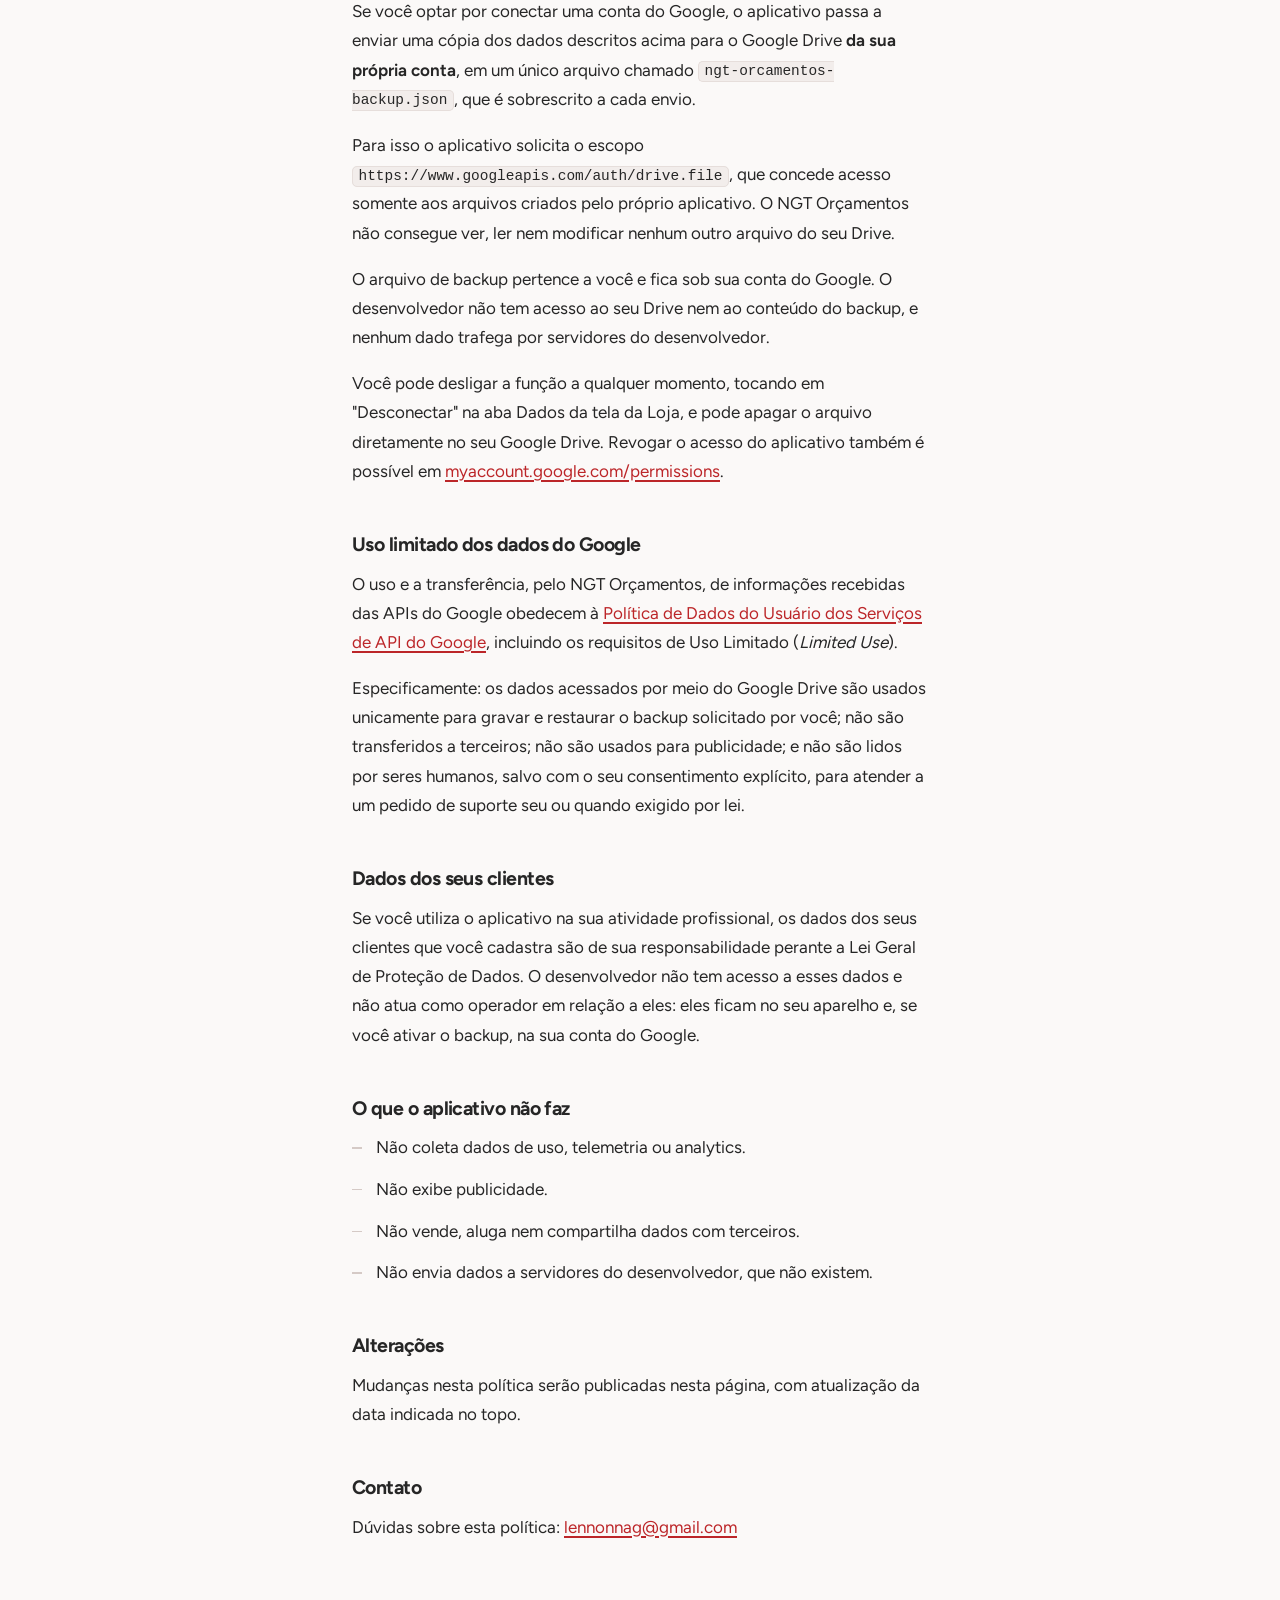
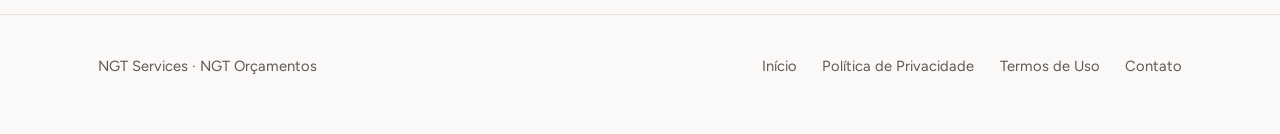
==== commit 1e23200d: "Alinha os termos com o aceite que o app passou a pedir O item 1 dizia que o aceite decorre da instal" ====
--- a/privacidade.html
+++ b/privacidade.html
@@ -39,7 +39,7 @@
 
     <section>
       <h2>Dados armazenados no aparelho</h2>
-      <p>O aplicativo grava localmente, na memória do dispositivo: os dados da sua loja (nome, CNPJ, endereço, telefone, logotipo), o cadastro dos seus clientes (nome, documento, telefone, endereço, responsável e bens descritos), o catálogo de produtos e serviços com custos, o histórico de orçamentos emitidos — incluindo o status, o agendamento do serviço e os lembretes de cada um —, o orçamento em edição e a licença de uso do aplicativo.</p>
+      <p>O aplicativo grava localmente, na memória do dispositivo: os dados da sua loja (nome, CNPJ, endereço, telefone, logotipo), o cadastro dos seus clientes (nome, documento, telefone, endereço, responsável e bens descritos), o catálogo de produtos e serviços com custos, o histórico de orçamentos emitidos — incluindo o status, o agendamento do serviço e os lembretes de cada um —, o orçamento em edição, a licença de uso e o registro do seu aceite dos <a href="termos.html">Termos de Uso</a> e desta política, com data e versão.</p>
       <p>Esses dados permanecem no aparelho e são apagados quando o aplicativo é desinstalado.</p>
     </section>
 
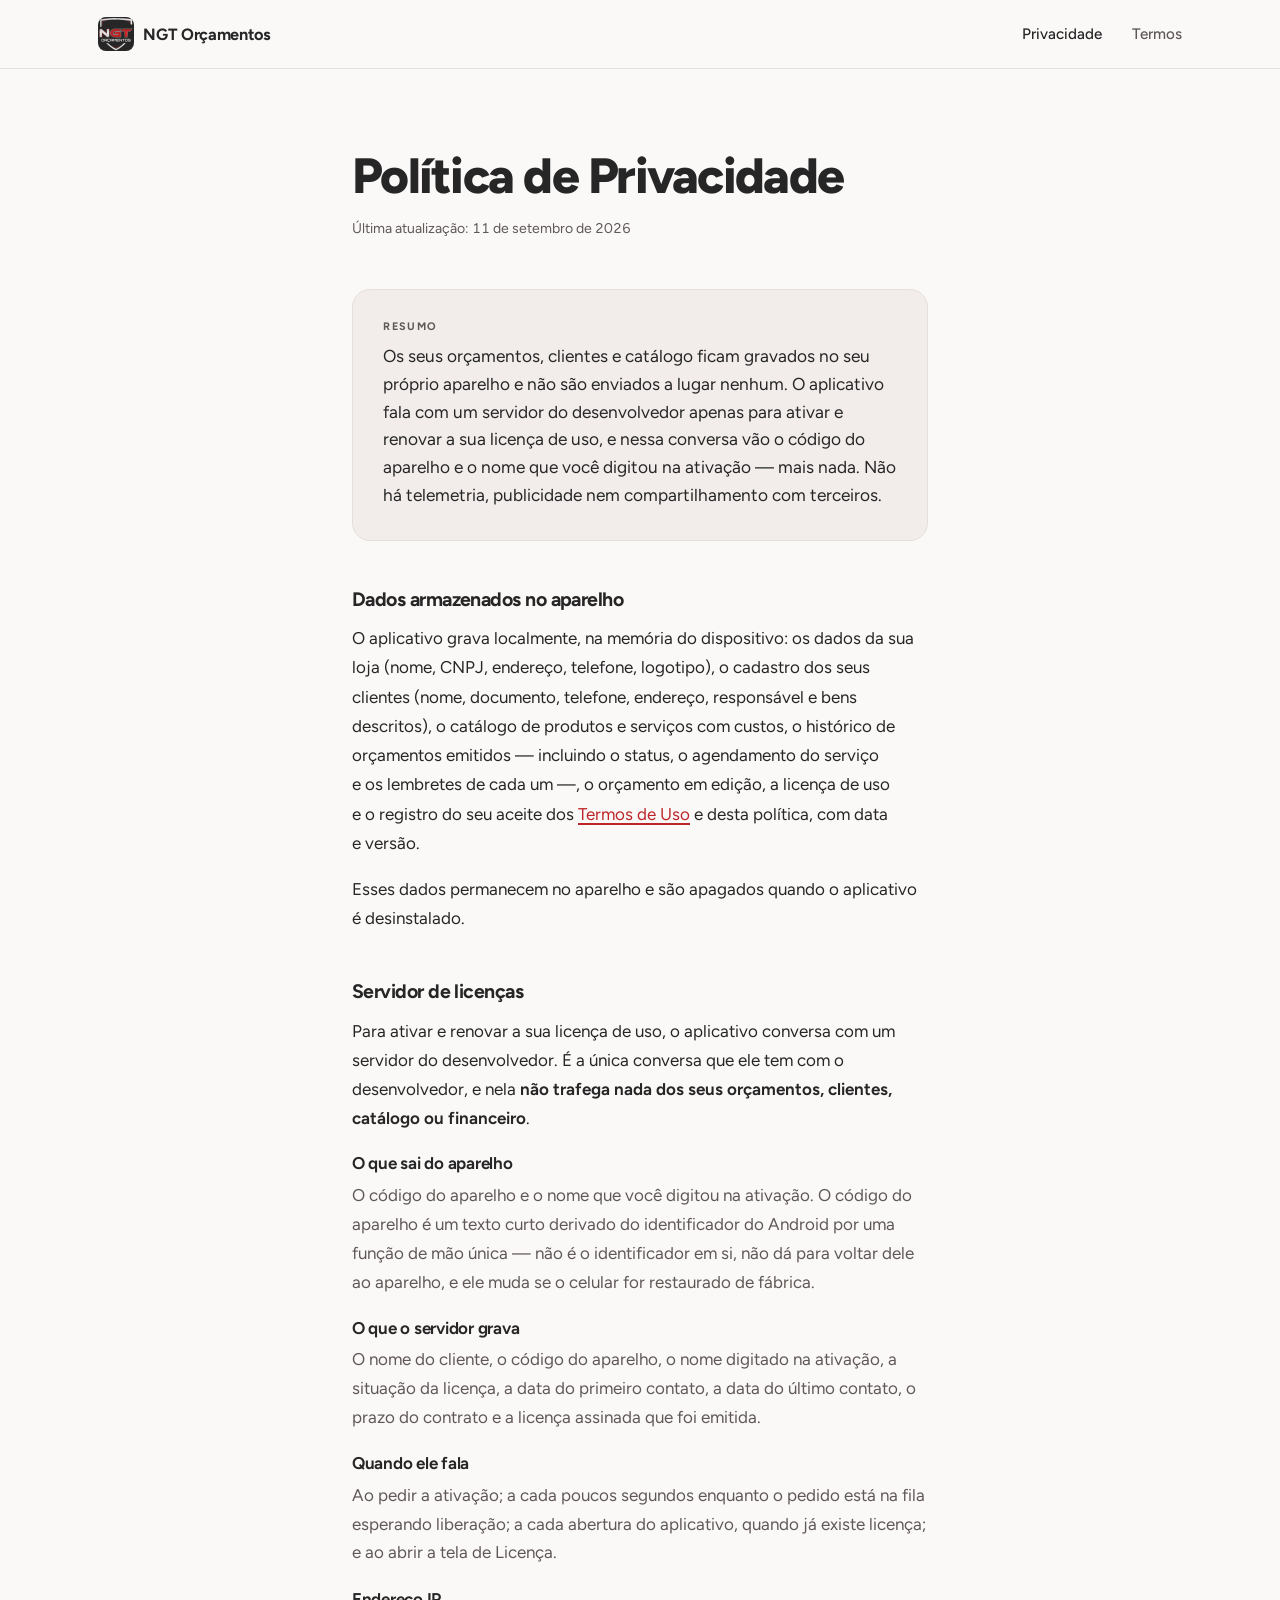
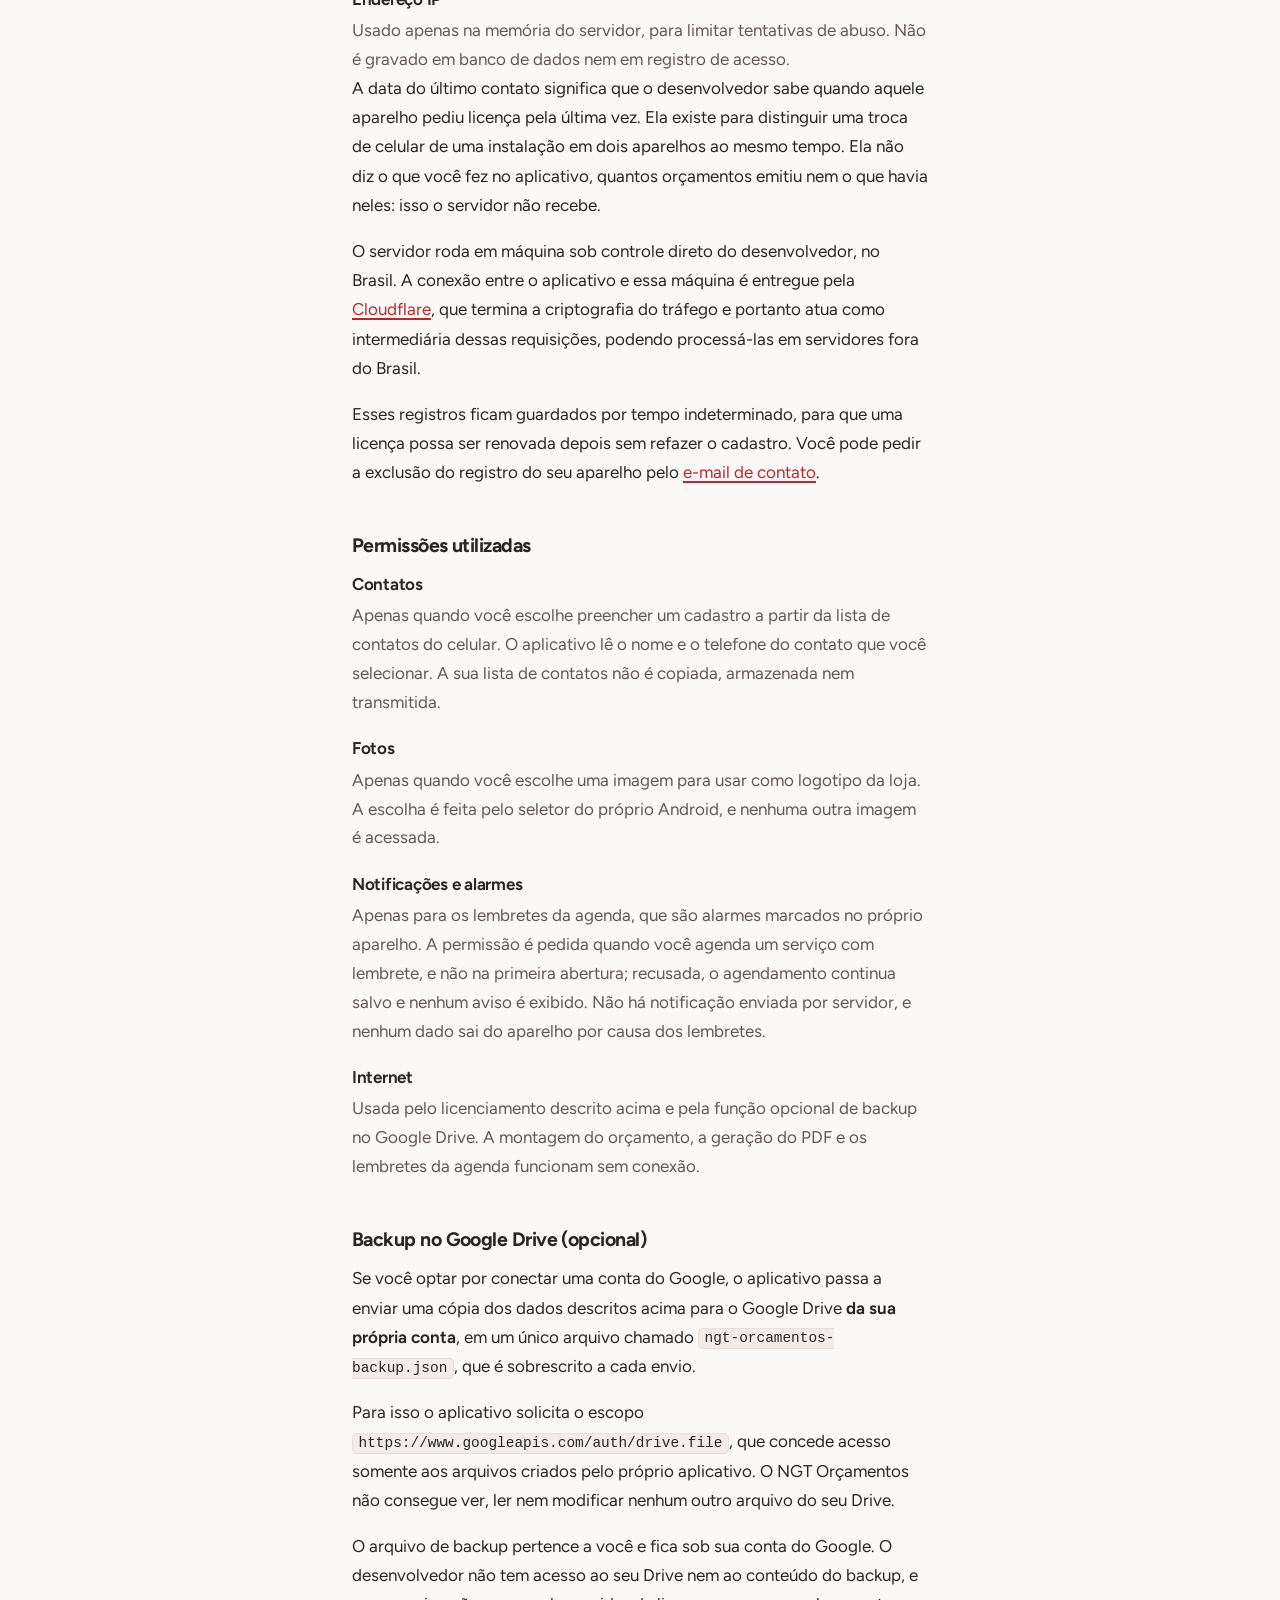
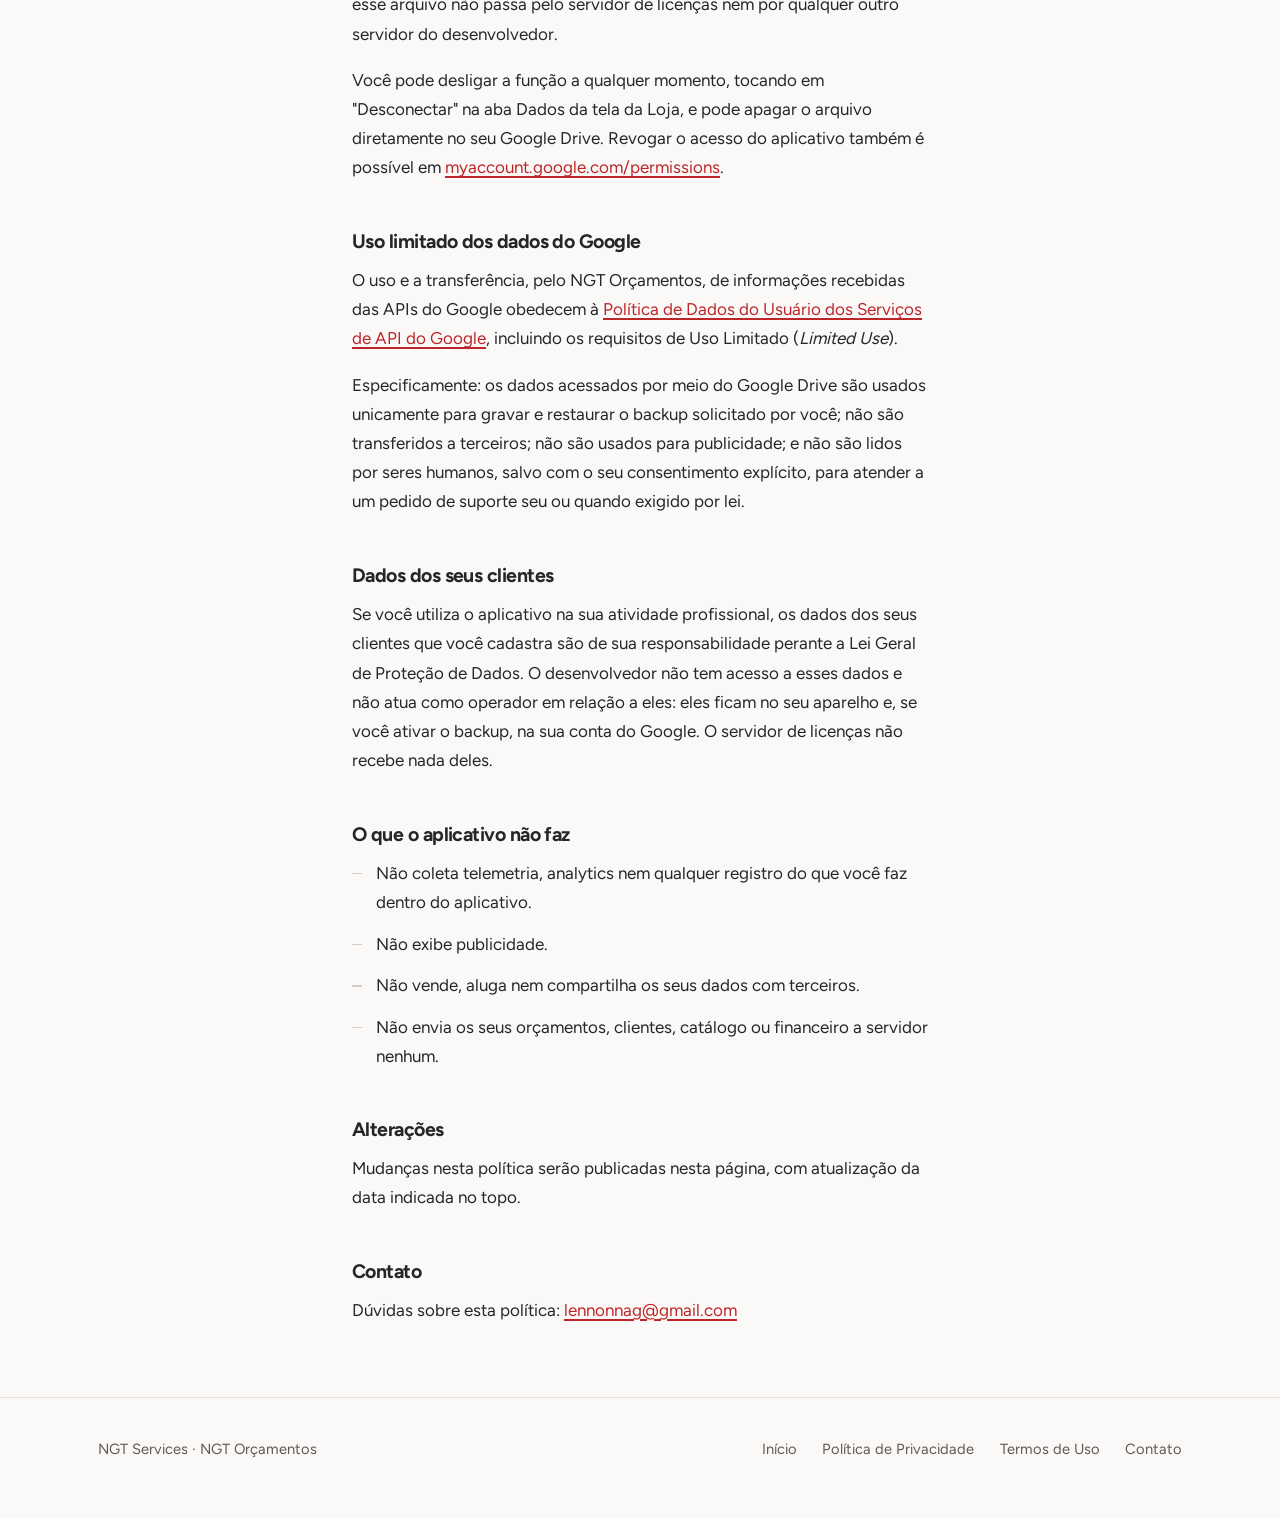
==== commit f276c2a2: "O licenciamento passou a ter servidor, e os documentos dizem isso A ativação e a renovação agora fal" ====
--- a/privacidade.html
+++ b/privacidade.html
@@ -5,7 +5,7 @@
 <meta name="viewport" content="width=device-width, initial-scale=1">
 <link rel="canonical" href="https://orcamentos.ngt.dev.br/privacidade.html">
 <title>Política de Privacidade — NGT Orçamentos</title>
-<meta name="description" content="O NGT Orçamentos não tem servidores: os dados ficam no seu aparelho. O que é gravado, quais permissões são usadas e como funciona o backup opcional no seu Google Drive.">
+<meta name="description" content="Os seus orçamentos e clientes ficam no aparelho. O que o servidor de licenças recebe, quais permissões são usadas e como funciona o backup opcional no seu Google Drive.">
 <link rel="icon" href="favicon.png" type="image/png" sizes="64x64">
 <link rel="stylesheet" href="style.css">
 </head>
@@ -29,18 +29,39 @@
 
     <header class="prose-head">
       <h1>Política de Privacidade</h1>
-      <p class="prose-meta">Última atualização: 4 de setembro de 2026</p>
+      <p class="prose-meta">Última atualização: 11 de setembro de 2026</p>
     </header>
 
     <section class="summary">
       <h2>Resumo</h2>
-      <p>O NGT Orçamentos não possui servidores. Os dados que você cadastra ficam gravados no seu próprio aparelho e não são enviados ao desenvolvedor. Não há coleta de dados de uso, publicidade ou compartilhamento com terceiros.</p>
+      <p>Os seus orçamentos, clientes e catálogo ficam gravados no seu próprio aparelho e não são enviados a lugar nenhum. O aplicativo fala com um servidor do desenvolvedor apenas para ativar e renovar a sua licença de uso, e nessa conversa vão o código do aparelho e o nome que você digitou na ativação — mais nada. Não há telemetria, publicidade nem compartilhamento com terceiros.</p>
     </section>
 
     <section>
       <h2>Dados armazenados no aparelho</h2>
       <p>O aplicativo grava localmente, na memória do dispositivo: os dados da sua loja (nome, CNPJ, endereço, telefone, logotipo), o cadastro dos seus clientes (nome, documento, telefone, endereço, responsável e bens descritos), o catálogo de produtos e serviços com custos, o histórico de orçamentos emitidos — incluindo o status, o agendamento do serviço e os lembretes de cada um —, o orçamento em edição, a licença de uso e o registro do seu aceite dos <a href="termos.html">Termos de Uso</a> e desta política, com data e versão.</p>
       <p>Esses dados permanecem no aparelho e são apagados quando o aplicativo é desinstalado.</p>
+    </section>
+
+    <section id="servidor">
+      <h2>Servidor de licenças</h2>
+      <p>Para ativar e renovar a sua licença de uso, o aplicativo conversa com um servidor do desenvolvedor. É a única conversa que ele tem com o desenvolvedor, e nela <strong>não trafega nada dos seus orçamentos, clientes, catálogo ou financeiro</strong>.</p>
+      <dl>
+        <dt>O que sai do aparelho</dt>
+        <dd>O código do aparelho e o nome que você digitou na ativação. O código do aparelho é um texto curto derivado do identificador do Android por uma função de mão única — não é o identificador em si, não dá para voltar dele ao aparelho, e ele muda se o celular for restaurado de fábrica.</dd>
+
+        <dt>O que o servidor grava</dt>
+        <dd>O nome do cliente, o código do aparelho, o nome digitado na ativação, a situação da licença, a data do primeiro contato, a data do último contato, o prazo do contrato e a licença assinada que foi emitida.</dd>
+
+        <dt>Quando ele fala</dt>
+        <dd>Ao pedir a ativação; a cada poucos segundos enquanto o pedido está na fila esperando liberação; a cada abertura do aplicativo, quando já existe licença; e ao abrir a tela de Licença.</dd>
+
+        <dt>Endereço IP</dt>
+        <dd>Usado apenas na memória do servidor, para limitar tentativas de abuso. Não é gravado em banco de dados nem em registro de acesso.</dd>
+      </dl>
+      <p>A data do último contato significa que o desenvolvedor sabe quando aquele aparelho pediu licença pela última vez. Ela existe para distinguir uma troca de celular de uma instalação em dois aparelhos ao mesmo tempo. Ela não diz o que você fez no aplicativo, quantos orçamentos emitiu nem o que havia neles: isso o servidor não recebe.</p>
+      <p>O servidor roda em máquina sob controle direto do desenvolvedor, no Brasil. A conexão entre o aplicativo e essa máquina é entregue pela <a href="https://www.cloudflare.com/privacypolicy/" rel="noopener">Cloudflare</a>, que termina a criptografia do tráfego e portanto atua como intermediária dessas requisições, podendo processá-las em servidores fora do Brasil.</p>
+      <p>Esses registros ficam guardados por tempo indeterminado, para que uma licença possa ser renovada depois sem refazer o cadastro. Você pode pedir a exclusão do registro do seu aparelho pelo <a href="mailto:lennonnag@gmail.com">e-mail de contato</a>.</p>
     </section>
 
     <section>
@@ -50,13 +71,13 @@
         <dd>Apenas quando você escolhe preencher um cadastro a partir da lista de contatos do celular. O aplicativo lê o nome e o telefone do contato que você selecionar. A sua lista de contatos não é copiada, armazenada nem transmitida.</dd>
 
         <dt>Fotos</dt>
-        <dd>Apenas quando você escolhe uma imagem para usar como logotipo da loja. Nenhuma outra imagem é acessada.</dd>
+        <dd>Apenas quando você escolhe uma imagem para usar como logotipo da loja. A escolha é feita pelo seletor do próprio Android, e nenhuma outra imagem é acessada.</dd>
 
         <dt>Notificações e alarmes</dt>
-        <dd>Apenas para os lembretes da agenda, que são alarmes marcados no próprio aparelho. A permissão é pedida quando você liga o primeiro lembrete, e não na primeira abertura; recusada, o agendamento continua salvo e nenhum aviso é exibido. Não há notificação enviada por servidor, e nenhum dado sai do aparelho por causa dos lembretes.</dd>
+        <dd>Apenas para os lembretes da agenda, que são alarmes marcados no próprio aparelho. A permissão é pedida quando você agenda um serviço com lembrete, e não na primeira abertura; recusada, o agendamento continua salvo e nenhum aviso é exibido. Não há notificação enviada por servidor, e nenhum dado sai do aparelho por causa dos lembretes.</dd>
 
         <dt>Internet</dt>
-        <dd>Utilizada exclusivamente pela função opcional de backup no Google Drive, descrita abaixo.</dd>
+        <dd>Usada pelo licenciamento descrito acima e pela função opcional de backup no Google Drive. A montagem do orçamento, a geração do PDF e os lembretes da agenda funcionam sem conexão.</dd>
       </dl>
     </section>
 
@@ -64,7 +85,7 @@
       <h2>Backup no Google Drive (opcional)</h2>
       <p>Se você optar por conectar uma conta do Google, o aplicativo passa a enviar uma cópia dos dados descritos acima para o Google Drive <strong>da sua própria conta</strong>, em um único arquivo chamado <code>ngt-orcamentos-backup.json</code>, que é sobrescrito a cada envio.</p>
       <p>Para isso o aplicativo solicita o escopo <code>https://www.googleapis.com/auth/drive.file</code>, que concede acesso somente aos arquivos criados pelo próprio aplicativo. O NGT Orçamentos não consegue ver, ler nem modificar nenhum outro arquivo do seu Drive.</p>
-      <p>O arquivo de backup pertence a você e fica sob sua conta do Google. O desenvolvedor não tem acesso ao seu Drive nem ao conteúdo do backup, e nenhum dado trafega por servidores do desenvolvedor.</p>
+      <p>O arquivo de backup pertence a você e fica sob sua conta do Google. O desenvolvedor não tem acesso ao seu Drive nem ao conteúdo do backup, e esse arquivo não passa pelo servidor de licenças nem por qualquer outro servidor do desenvolvedor.</p>
       <p>Você pode desligar a função a qualquer momento, tocando em "Desconectar" na aba Dados da tela da Loja, e pode apagar o arquivo diretamente no seu Google Drive. Revogar o acesso do aplicativo também é possível em <a href="https://myaccount.google.com/permissions" rel="noopener">myaccount.google.com/permissions</a>.</p>
     </section>
 
@@ -76,16 +97,16 @@
 
     <section>
       <h2>Dados dos seus clientes</h2>
-      <p>Se você utiliza o aplicativo na sua atividade profissional, os dados dos seus clientes que você cadastra são de sua responsabilidade perante a Lei Geral de Proteção de Dados. O desenvolvedor não tem acesso a esses dados e não atua como operador em relação a eles: eles ficam no seu aparelho e, se você ativar o backup, na sua conta do Google.</p>
+      <p>Se você utiliza o aplicativo na sua atividade profissional, os dados dos seus clientes que você cadastra são de sua responsabilidade perante a Lei Geral de Proteção de Dados. O desenvolvedor não tem acesso a esses dados e não atua como operador em relação a eles: eles ficam no seu aparelho e, se você ativar o backup, na sua conta do Google. O servidor de licenças não recebe nada deles.</p>
     </section>
 
     <section>
       <h2>O que o aplicativo não faz</h2>
       <ul>
-        <li>Não coleta dados de uso, telemetria ou analytics.</li>
+        <li>Não coleta telemetria, analytics nem qualquer registro do que você faz dentro do aplicativo.</li>
         <li>Não exibe publicidade.</li>
-        <li>Não vende, aluga nem compartilha dados com terceiros.</li>
-        <li>Não envia dados a servidores do desenvolvedor, que não existem.</li>
+        <li>Não vende, aluga nem compartilha os seus dados com terceiros.</li>
+        <li>Não envia os seus orçamentos, clientes, catálogo ou financeiro a servidor nenhum.</li>
       </ul>
     </section>
 
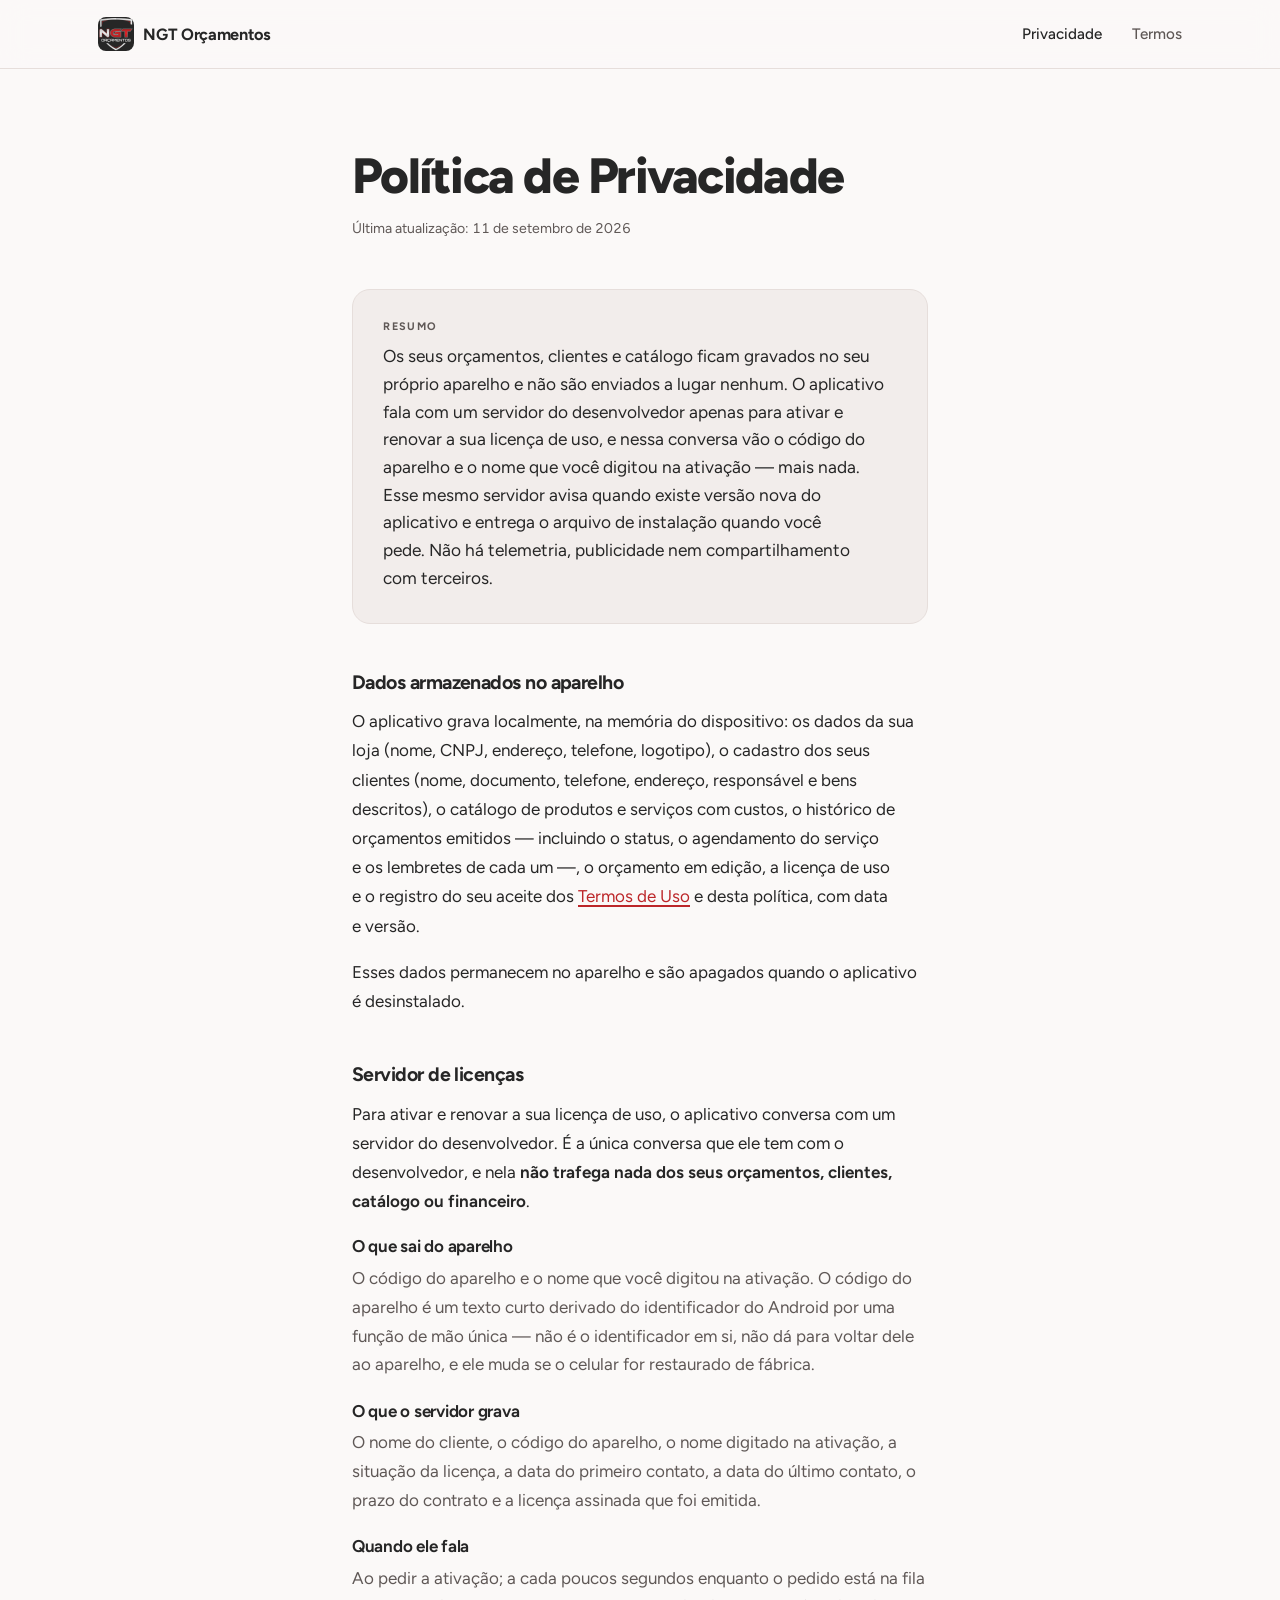
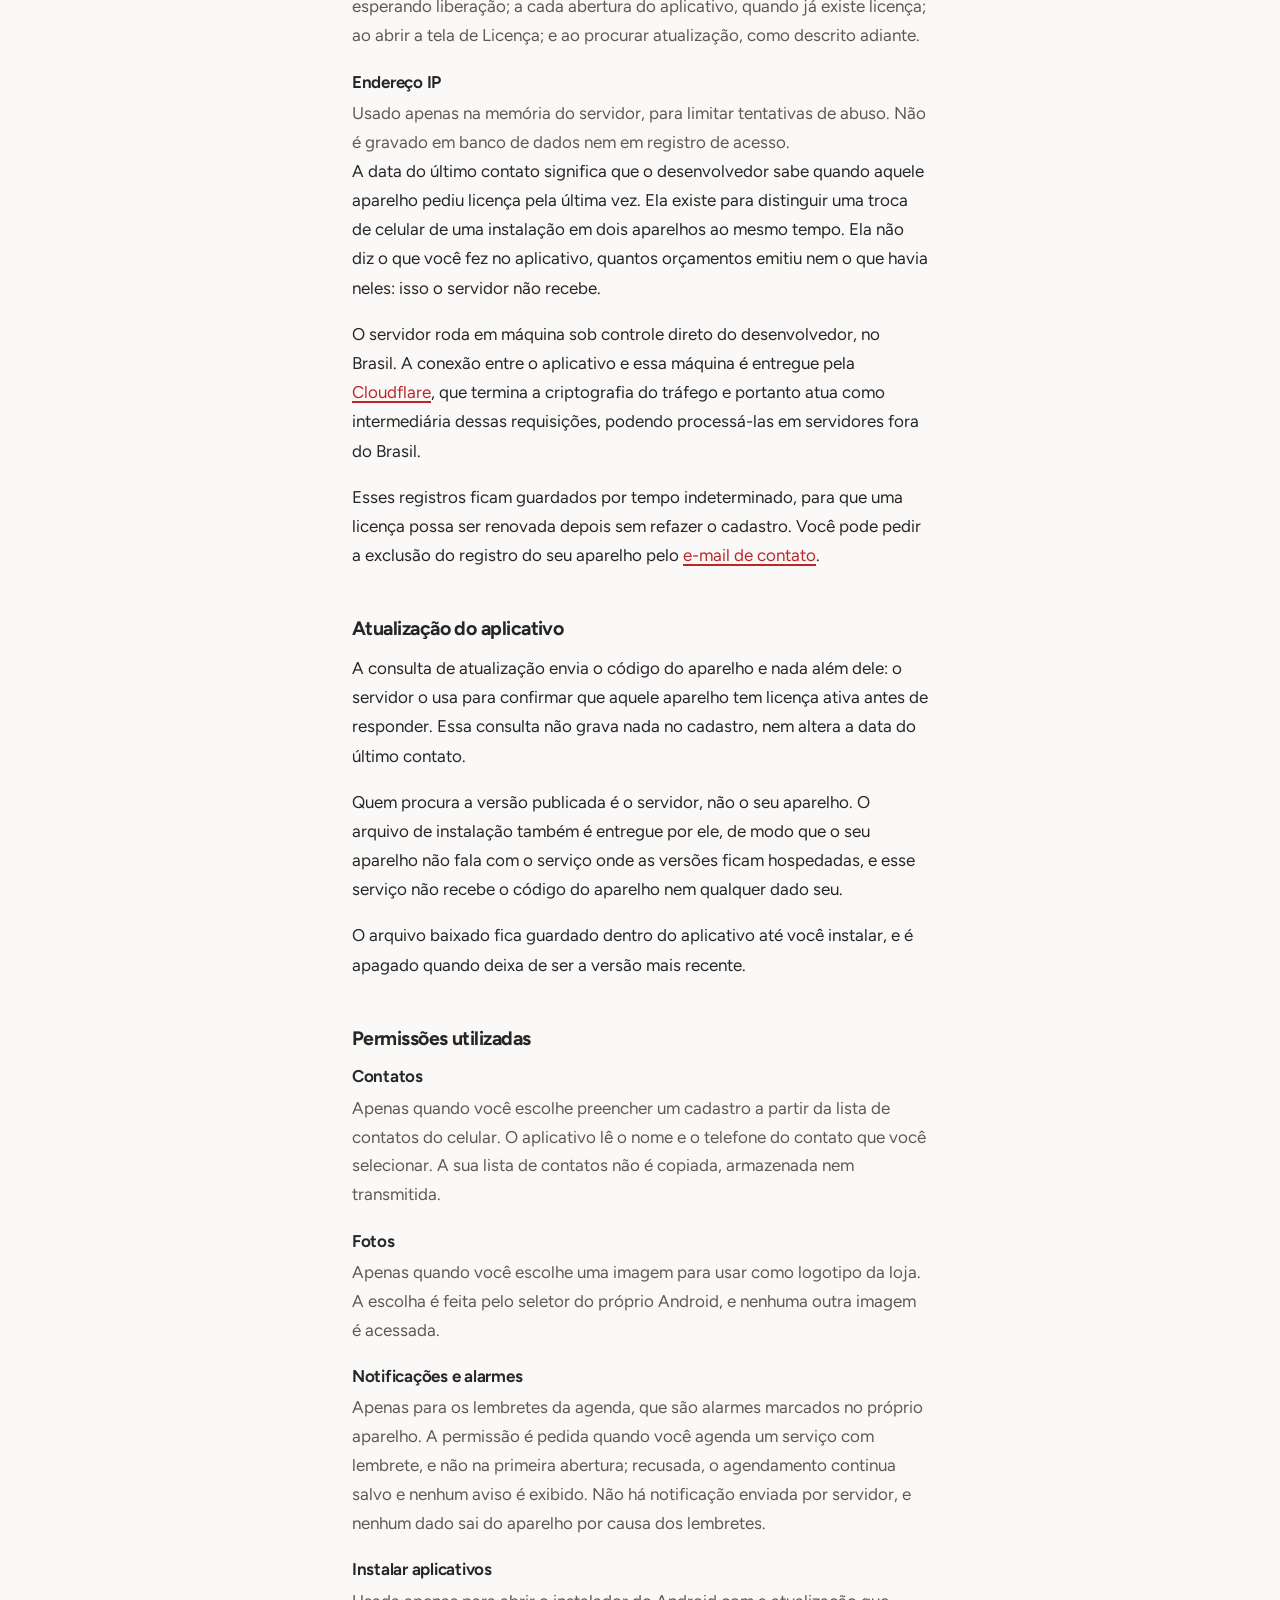
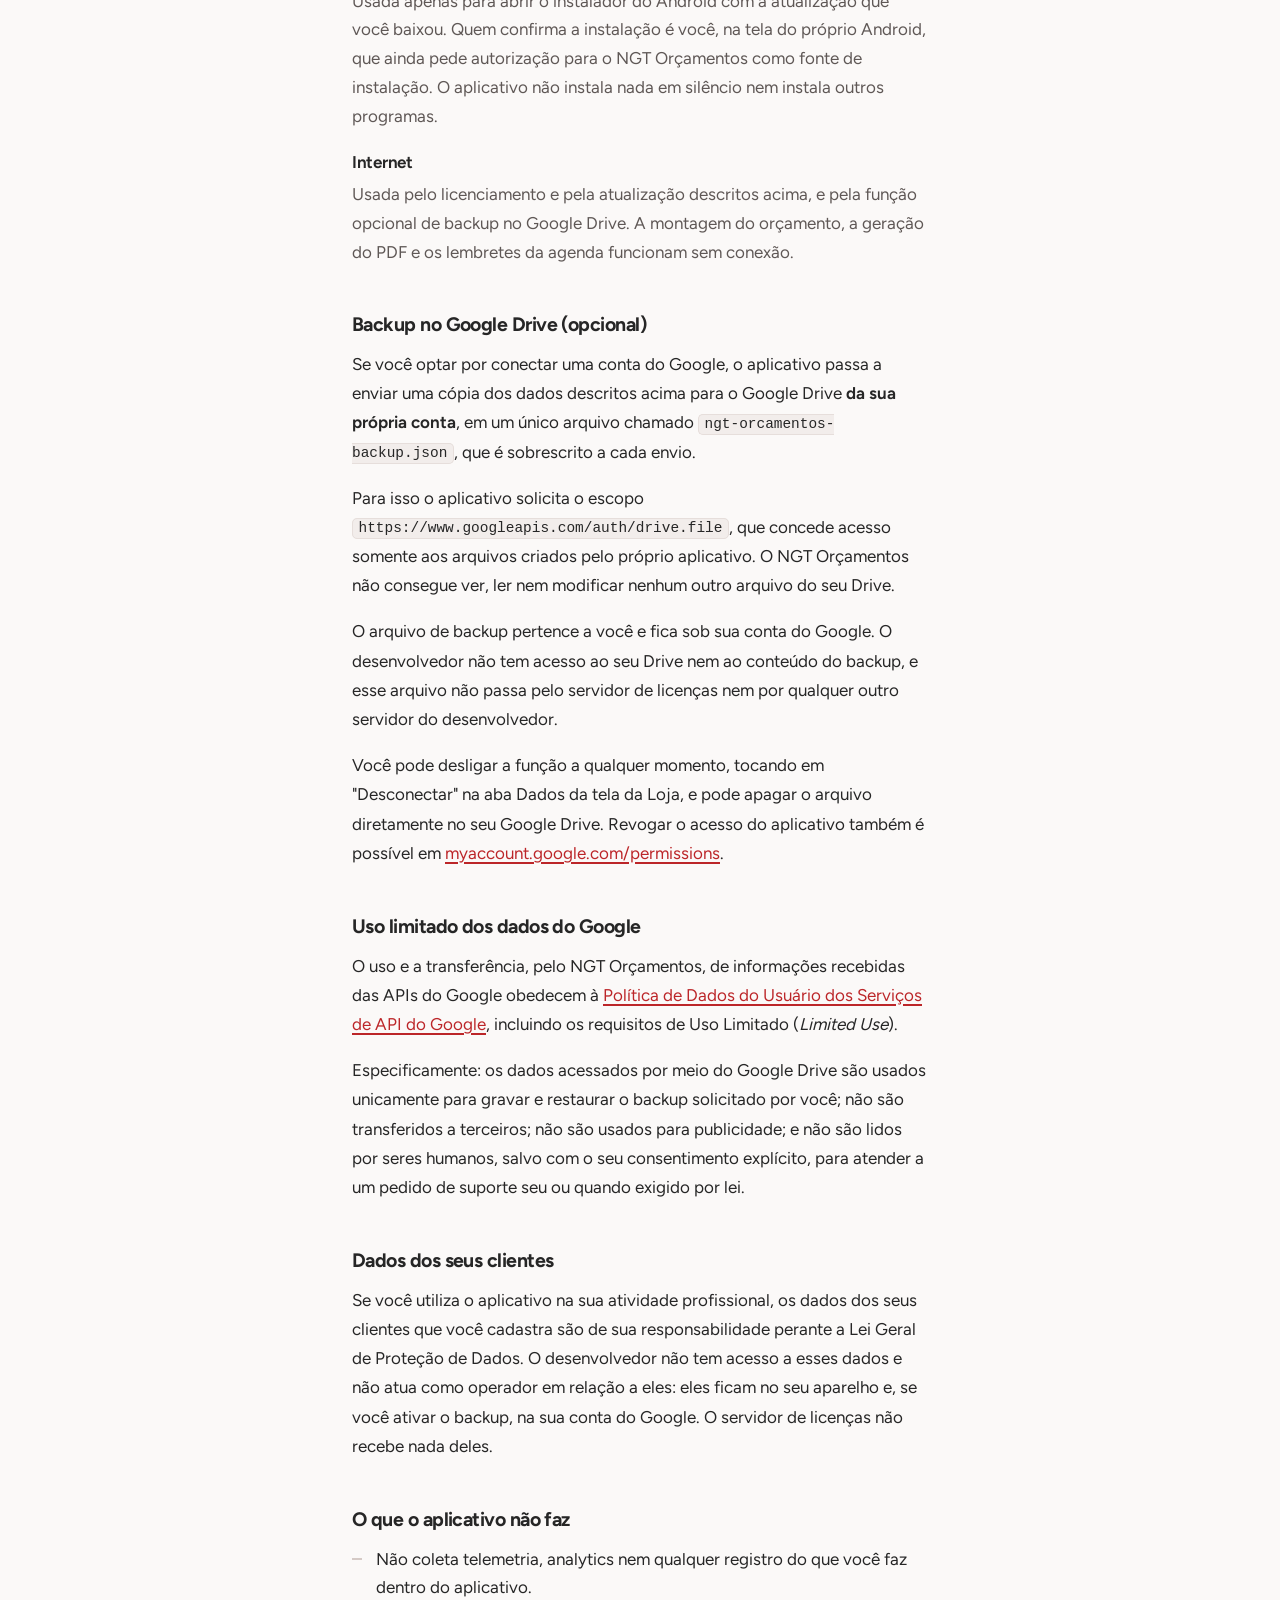
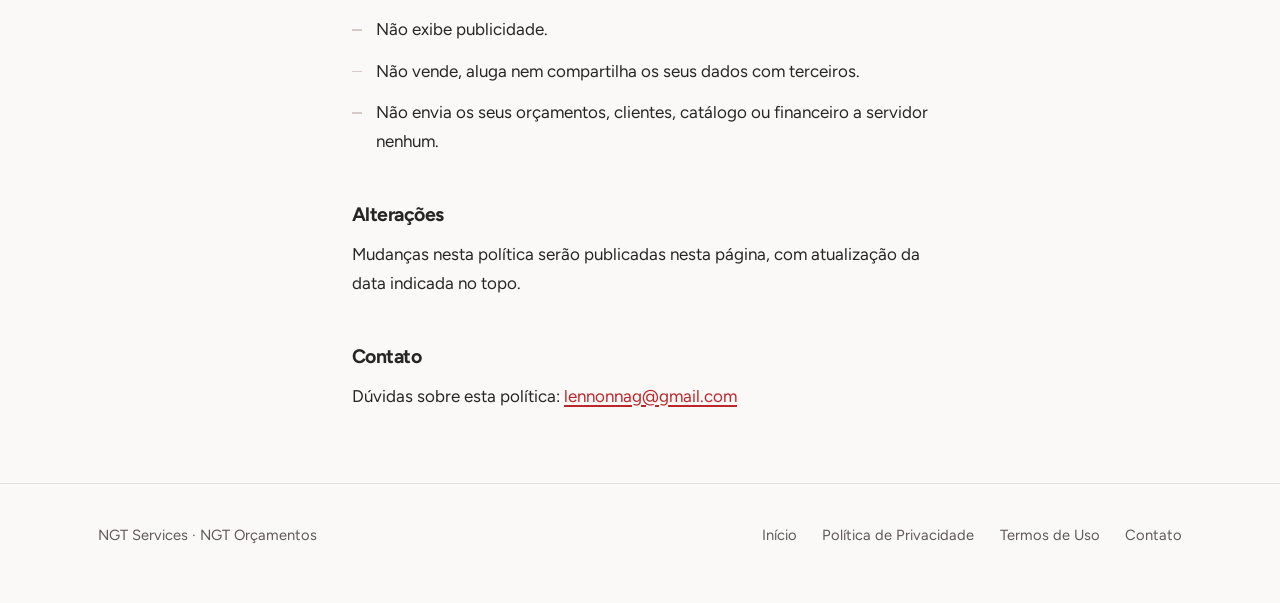
==== commit 4df68167: "Termos e Privacidade descrevem a atualização pelo servidor O aplicativo passou a verificar e baixar " ====
--- a/privacidade.html
+++ b/privacidade.html
@@ -34,7 +34,7 @@
 
     <section class="summary">
       <h2>Resumo</h2>
-      <p>Os seus orçamentos, clientes e catálogo ficam gravados no seu próprio aparelho e não são enviados a lugar nenhum. O aplicativo fala com um servidor do desenvolvedor apenas para ativar e renovar a sua licença de uso, e nessa conversa vão o código do aparelho e o nome que você digitou na ativação — mais nada. Não há telemetria, publicidade nem compartilhamento com terceiros.</p>
+      <p>Os seus orçamentos, clientes e catálogo ficam gravados no seu próprio aparelho e não são enviados a lugar nenhum. O aplicativo fala com um servidor do desenvolvedor apenas para ativar e renovar a sua licença de uso, e nessa conversa vão o código do aparelho e o nome que você digitou na ativação — mais nada. Esse mesmo servidor avisa quando existe versão nova do aplicativo e entrega o arquivo de instalação quando você pede. Não há telemetria, publicidade nem compartilhamento com terceiros.</p>
     </section>
 
     <section>
@@ -54,7 +54,7 @@
         <dd>O nome do cliente, o código do aparelho, o nome digitado na ativação, a situação da licença, a data do primeiro contato, a data do último contato, o prazo do contrato e a licença assinada que foi emitida.</dd>
 
         <dt>Quando ele fala</dt>
-        <dd>Ao pedir a ativação; a cada poucos segundos enquanto o pedido está na fila esperando liberação; a cada abertura do aplicativo, quando já existe licença; e ao abrir a tela de Licença.</dd>
+        <dd>Ao pedir a ativação; a cada poucos segundos enquanto o pedido está na fila esperando liberação; a cada abertura do aplicativo, quando já existe licença; ao abrir a tela de Licença; e ao procurar atualização, como descrito adiante.</dd>
 
         <dt>Endereço IP</dt>
         <dd>Usado apenas na memória do servidor, para limitar tentativas de abuso. Não é gravado em banco de dados nem em registro de acesso.</dd>
@@ -62,6 +62,13 @@
       <p>A data do último contato significa que o desenvolvedor sabe quando aquele aparelho pediu licença pela última vez. Ela existe para distinguir uma troca de celular de uma instalação em dois aparelhos ao mesmo tempo. Ela não diz o que você fez no aplicativo, quantos orçamentos emitiu nem o que havia neles: isso o servidor não recebe.</p>
       <p>O servidor roda em máquina sob controle direto do desenvolvedor, no Brasil. A conexão entre o aplicativo e essa máquina é entregue pela <a href="https://www.cloudflare.com/privacypolicy/" rel="noopener">Cloudflare</a>, que termina a criptografia do tráfego e portanto atua como intermediária dessas requisições, podendo processá-las em servidores fora do Brasil.</p>
       <p>Esses registros ficam guardados por tempo indeterminado, para que uma licença possa ser renovada depois sem refazer o cadastro. Você pode pedir a exclusão do registro do seu aparelho pelo <a href="mailto:lennonnag@gmail.com">e-mail de contato</a>.</p>
+    </section>
+
+    <section id="atualizacao">
+      <h2>Atualização do aplicativo</h2>
+      <p>A consulta de atualização envia o código do aparelho e nada além dele: o servidor o usa para confirmar que aquele aparelho tem licença ativa antes de responder. Essa consulta não grava nada no cadastro, nem altera a data do último contato.</p>
+      <p>Quem procura a versão publicada é o servidor, não o seu aparelho. O arquivo de instalação também é entregue por ele, de modo que o seu aparelho não fala com o serviço onde as versões ficam hospedadas, e esse serviço não recebe o código do aparelho nem qualquer dado seu.</p>
+      <p>O arquivo baixado fica guardado dentro do aplicativo até você instalar, e é apagado quando deixa de ser a versão mais recente.</p>
     </section>
 
     <section>
@@ -76,8 +83,11 @@
         <dt>Notificações e alarmes</dt>
         <dd>Apenas para os lembretes da agenda, que são alarmes marcados no próprio aparelho. A permissão é pedida quando você agenda um serviço com lembrete, e não na primeira abertura; recusada, o agendamento continua salvo e nenhum aviso é exibido. Não há notificação enviada por servidor, e nenhum dado sai do aparelho por causa dos lembretes.</dd>
 
+        <dt>Instalar aplicativos</dt>
+        <dd>Usada apenas para abrir o instalador do Android com a atualização que você baixou. Quem confirma a instalação é você, na tela do próprio Android, que ainda pede autorização para o NGT Orçamentos como fonte de instalação. O aplicativo não instala nada em silêncio nem instala outros programas.</dd>
+
         <dt>Internet</dt>
-        <dd>Usada pelo licenciamento descrito acima e pela função opcional de backup no Google Drive. A montagem do orçamento, a geração do PDF e os lembretes da agenda funcionam sem conexão.</dd>
+        <dd>Usada pelo licenciamento e pela atualização descritos acima, e pela função opcional de backup no Google Drive. A montagem do orçamento, a geração do PDF e os lembretes da agenda funcionam sem conexão.</dd>
       </dl>
     </section>
 
